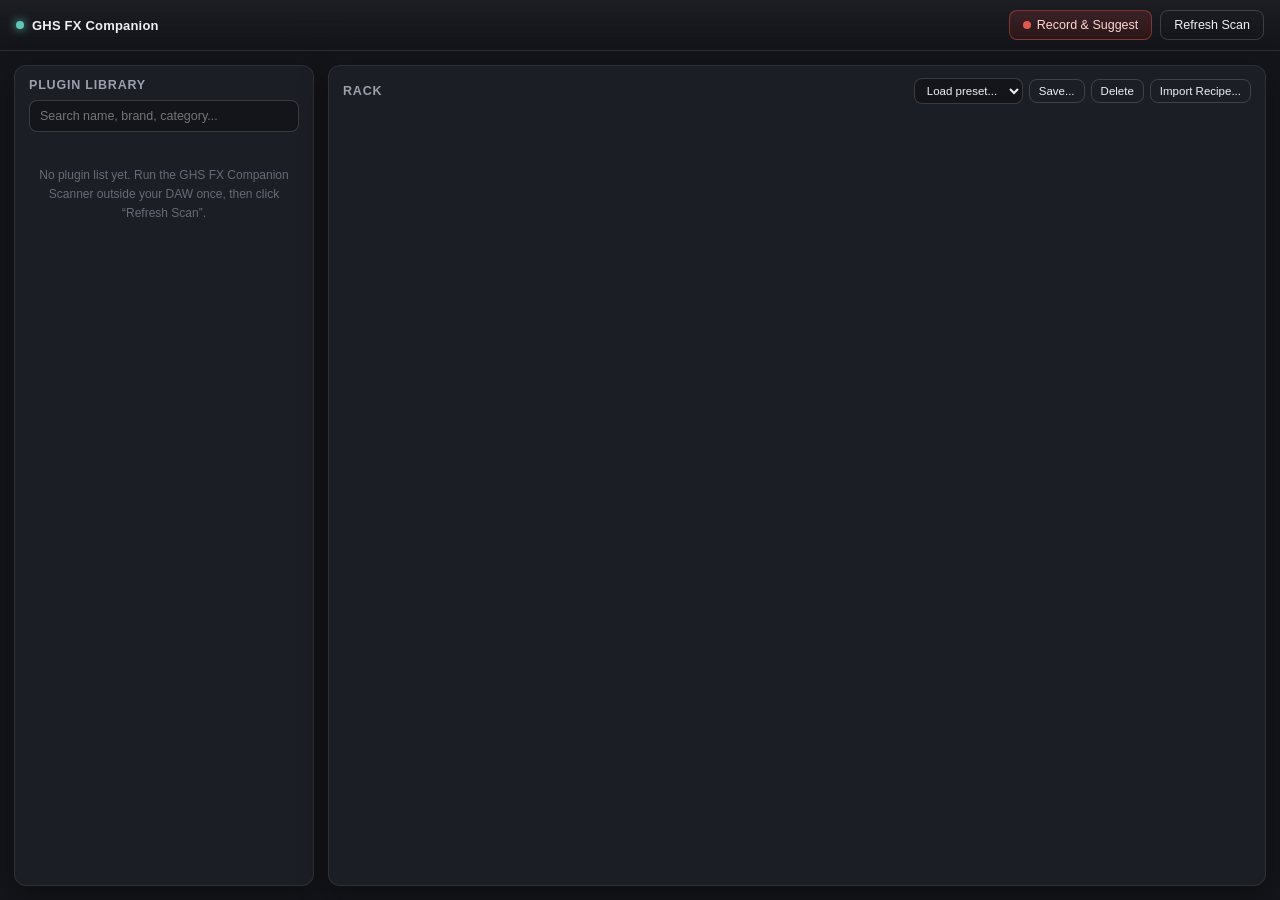
==== Resources/webui/index.html @ 70a6db5b "Replace hand-drawn rack UI with an embedded webview UI The plugin's interface is now real HTML/CSS/J" ====
<!DOCTYPE html>
<html lang="en">
<head>
<meta charset="utf-8" />
<meta name="viewport" content="width=device-width, initial-scale=1" />
<title>GHS FX Companion</title>
<link rel="stylesheet" href="style.css" />
</head>
<body>
<div id="app">

  <header class="topbar">
    <div class="brand">
      <span class="brand-dot"></span>
      <span class="brand-name">GHS FX Companion</span>
    </div>
    <div class="topbar-actions">
      <button id="recordBtn" class="btn btn-record">
        <span class="rec-dot"></span>
        <span id="recordBtnLabel">Record &amp; Suggest</span>
      </button>
      <button id="scanBtn" class="btn btn-ghost" title="Re-read the local plugin scan cache">Refresh Scan</button>
    </div>
  </header>

  <div id="toasts" class="toasts"></div>

  <main class="layout">

    <section class="panel browser">
      <div class="panel-head">
        <h2>Plugin Library</h2>
        <span id="scanStatus" class="muted small"></span>
      </div>
      <input id="searchBox" class="search" type="text" placeholder="Search name, brand, category..." />
      <div id="pluginList" class="plugin-list"></div>
    </section>

    <section class="panel rack">
      <div class="panel-head">
        <h2>Rack</h2>
        <div class="preset-row">
          <select id="presetSelect" class="select">
            <option value="">Load preset...</option>
          </select>
          <button id="savePresetBtn" class="btn btn-ghost small">Save...</button>
          <button id="deletePresetBtn" class="btn btn-ghost small">Delete</button>
          <button id="importRecipeBtn" class="btn btn-ghost small">Import Recipe...</button>
        </div>
      </div>
      <div id="slotList" class="slot-list"></div>
    </section>

  </main>
</div>

<div id="modalRoot"></div>

<script src="app.js"></script>
</body>
</html>
---- Resources/webui/style.css ----
:root {
  --bg: #14151a;
  --bg-elev: #1c1e25;
  --bg-elev-2: #23252e;
  --border: rgba(255, 255, 255, 0.08);
  --border-strong: rgba(255, 255, 255, 0.16);
  --text: #eef0f4;
  --text-dim: #9aa0ac;
  --text-faint: #656b78;
  --accent: #5ec8b8;
  --accent-bright: #7fe0d1;
  --accent-ink: #08201c;
  --danger: #e2564f;
  --danger-dim: rgba(226, 86, 79, 0.18);
  --amber: #e0a458;
  --radius: 12px;
  --radius-sm: 8px;
  --shadow: 0 10px 30px rgba(0, 0, 0, 0.35);
  --ease: cubic-bezier(0.2, 0.7, 0.3, 1);
}

* { box-sizing: border-box; }

html, body {
  margin: 0;
  height: 100%;
  background: var(--bg);
  color: var(--text);
  font-family: -apple-system, "SF Pro Text", "Segoe UI", Inter, Roboto, Helvetica, Arial, sans-serif;
  font-size: 13px;
  -webkit-font-smoothing: antialiased;
  user-select: none;
}

#app { display: flex; flex-direction: column; height: 100%; }

/* ---------------- Topbar ---------------- */

.topbar {
  display: flex;
  align-items: center;
  justify-content: space-between;
  padding: 10px 16px;
  background: linear-gradient(180deg, rgba(255,255,255,0.04), rgba(255,255,255,0));
  border-bottom: 1px solid var(--border);
  backdrop-filter: blur(12px);
  flex: 0 0 auto;
}

.brand { display: flex; align-items: center; gap: 8px; }
.brand-dot {
  width: 8px; height: 8px; border-radius: 50%;
  background: var(--accent);
  box-shadow: 0 0 10px var(--accent);
}
.brand-name { font-weight: 600; letter-spacing: 0.2px; }

.topbar-actions { display: flex; align-items: center; gap: 8px; }

/* ---------------- Buttons ---------------- */

.btn {
  appearance: none;
  border: 1px solid var(--border-strong);
  background: var(--bg-elev-2);
  color: var(--text);
  border-radius: var(--radius-sm);
  padding: 7px 13px;
  font-size: 12.5px;
  font-weight: 500;
  cursor: pointer;
  transition: transform 120ms var(--ease), background 120ms var(--ease), border-color 120ms var(--ease), box-shadow 120ms var(--ease);
  display: inline-flex;
  align-items: center;
  gap: 6px;
  white-space: nowrap;
}
.btn:hover { background: #2b2e38; border-color: rgba(255,255,255,0.24); }
.btn:active { transform: scale(0.96); }
.btn:disabled { opacity: 0.45; cursor: default; transform: none; }
.btn.small { padding: 5px 9px; font-size: 11.5px; }

.btn-ghost { background: transparent; }

.btn-primary {
  background: var(--accent);
  color: var(--accent-ink);
  border-color: var(--accent);
}
.btn-primary:hover { background: var(--accent-bright); }

.btn-danger { color: #ffb4af; border-color: rgba(226,86,79,0.4); }
.btn-danger:hover { background: var(--danger-dim); }

.btn-record {
  background: linear-gradient(180deg, #3a2226, #2a1618);
  border-color: rgba(226, 86, 79, 0.45);
  color: #ffd7d3;
}
.btn-record:hover { border-color: rgba(226, 86, 79, 0.8); box-shadow: 0 0 0 3px var(--danger-dim); }
.btn-record.recording { background: linear-gradient(180deg, #5c2a2a, #401414); }
.btn-record.busy { opacity: 0.7; }

.rec-dot {
  width: 8px; height: 8px; border-radius: 50%;
  background: var(--danger);
  display: inline-block;
}
.btn-record.recording .rec-dot { animation: pulse 1s infinite var(--ease); }

@keyframes pulse {
  0%   { opacity: 1;   transform: scale(1); }
  50%  { opacity: 0.35; transform: scale(1.35); }
  100% { opacity: 1;   transform: scale(1); }
}

/* ---------------- Layout ---------------- */

.layout {
  flex: 1 1 auto;
  display: grid;
  grid-template-columns: 300px 1fr;
  gap: 14px;
  padding: 14px;
  min-height: 0;
}

.panel {
  background: var(--bg-elev);
  border: 1px solid var(--border);
  border-radius: var(--radius);
  display: flex;
  flex-direction: column;
  min-height: 0;
  overflow: hidden;
  box-shadow: var(--shadow);
}

.panel-head {
  display: flex;
  align-items: center;
  justify-content: space-between;
  padding: 12px 14px 8px;
  gap: 10px;
  flex-wrap: wrap;
}
.panel-head h2 {
  font-size: 12.5px;
  text-transform: uppercase;
  letter-spacing: 0.8px;
  color: var(--text-dim);
  margin: 0;
  font-weight: 600;
}

.muted { color: var(--text-dim); }
.small { font-size: 11px; }
.faint { color: var(--text-faint); }

/* ---------------- Plugin browser ---------------- */

.search {
  margin: 0 14px 10px;
  padding: 8px 10px;
  border-radius: var(--radius-sm);
  border: 1px solid var(--border-strong);
  background: var(--bg);
  color: var(--text);
  font-size: 12.5px;
  outline: none;
  transition: border-color 120ms var(--ease), box-shadow 120ms var(--ease);
}
.search:focus { border-color: var(--accent); box-shadow: 0 0 0 3px rgba(94, 200, 184, 0.15); }

.plugin-list {
  flex: 1 1 auto;
  overflow-y: auto;
  padding: 0 10px 10px;
  display: flex;
  flex-direction: column;
  gap: 6px;
}

.plugin-card {
  border: 1px solid var(--border);
  background: var(--bg-elev-2);
  border-radius: var(--radius-sm);
  padding: 8px 10px;
  cursor: grab;
  transition: border-color 120ms var(--ease), transform 120ms var(--ease), background 120ms var(--ease);
}
.plugin-card:hover { border-color: var(--border-strong); background: #272a34; }
.plugin-card:active { cursor: grabbing; transform: scale(0.985); }
.plugin-card.dragging { opacity: 0.4; }

.plugin-card .name { font-weight: 600; font-size: 12.5px; }
.plugin-card .meta { display: flex; gap: 6px; margin-top: 4px; flex-wrap: wrap; }

.pill {
  display: inline-block;
  padding: 2px 7px;
  border-radius: 999px;
  font-size: 10.5px;
  font-weight: 600;
  background: rgba(255,255,255,0.06);
  color: var(--text-dim);
  border: 1px solid var(--border);
  white-space: nowrap;
}
.pill-accent { background: rgba(94, 200, 184, 0.15); color: var(--accent-bright); border-color: rgba(94,200,184,0.3); }
.pill-amber { background: rgba(224, 164, 88, 0.15); color: var(--amber); border-color: rgba(224,164,88,0.3); }

.empty-hint {
  padding: 24px 14px;
  text-align: center;
  color: var(--text-faint);
  font-size: 12px;
  line-height: 1.6;
}

/* ---------------- Rack ---------------- */

.preset-row { display: flex; gap: 6px; align-items: center; flex-wrap: wrap; }

.select {
  background: var(--bg);
  color: var(--text);
  border: 1px solid var(--border-strong);
  border-radius: var(--radius-sm);
  padding: 5px 8px;
  font-size: 11.5px;
  outline: none;
  max-width: 160px;
}

.slot-list {
  flex: 1 1 auto;
  overflow-y: auto;
  padding: 4px 14px 14px;
  display: flex;
  flex-direction: column;
  gap: 8px;
}

.slot-card {
  display: flex;
  align-items: center;
  gap: 10px;
  padding: 10px 12px;
  border-radius: var(--radius-sm);
  border: 1px solid var(--border);
  background: var(--bg-elev-2);
  transition: border-color 150ms var(--ease), background 150ms var(--ease), box-shadow 150ms var(--ease), transform 150ms var(--ease);
}
.slot-card.filled { border-color: rgba(94, 200, 184, 0.25); }
.slot-card.bypassed { opacity: 0.55; }
.slot-card.drag-over { border-color: var(--accent); box-shadow: 0 0 0 2px rgba(94,200,184,0.25); transform: scale(1.01); }
.slot-card.just-loaded { animation: flash 900ms var(--ease); }

@keyframes flash {
  0%   { box-shadow: 0 0 0 3px rgba(94, 200, 184, 0.55); }
  100% { box-shadow: 0 0 0 0 rgba(94, 200, 184, 0); }
}

.slot-index {
  width: 22px; height: 22px;
  border-radius: 50%;
  background: var(--bg);
  border: 1px solid var(--border-strong);
  display: flex; align-items: center; justify-content: center;
  font-size: 11px; font-weight: 700; color: var(--text-dim);
  flex: 0 0 auto;
}
.slot-card.filled .slot-index { color: var(--accent-bright); border-color: rgba(94,200,184,0.4); }

.slot-body { flex: 1 1 auto; min-width: 0; }
.slot-name { font-weight: 600; font-size: 12.5px; white-space: nowrap; overflow: hidden; text-overflow: ellipsis; }
.slot-name.empty { color: var(--text-faint); font-weight: 400; font-style: italic; }
.slot-format { color: var(--text-faint); font-size: 10.5px; margin-top: 1px; }

.slot-actions { display: flex; align-items: center; gap: 4px; flex: 0 0 auto; }

.drag-handle {
  cursor: grab;
  color: var(--text-faint);
  padding: 4px 2px;
  font-size: 13px;
  line-height: 1;
}
.drag-handle:active { cursor: grabbing; }

.switch {
  position: relative;
  width: 34px; height: 19px;
  flex: 0 0 auto;
}
.switch input { opacity: 0; width: 0; height: 0; }
.switch-track {
  position: absolute; inset: 0;
  background: var(--bg);
  border: 1px solid var(--border-strong);
  border-radius: 999px;
  cursor: pointer;
  transition: background 150ms var(--ease);
}
.switch-track::before {
  content: "";
  position: absolute;
  width: 13px; height: 13px;
  left: 2px; top: 2px;
  border-radius: 50%;
  background: var(--text-dim);
  transition: transform 150ms var(--ease), background 150ms var(--ease);
}
.switch input:checked + .switch-track { background: rgba(224, 164, 88, 0.25); border-color: rgba(224,164,88,0.5); }
.switch input:checked + .switch-track::before { transform: translateX(15px); background: var(--amber); }
.switch input:disabled + .switch-track { opacity: 0.4; cursor: default; }

.icon-btn {
  width: 26px; height: 26px;
  border-radius: 7px;
  border: 1px solid transparent;
  background: transparent;
  color: var(--text-dim);
  cursor: pointer;
  display: flex; align-items: center; justify-content: center;
  font-size: 13px;
  transition: background 120ms var(--ease), color 120ms var(--ease);
}
.icon-btn:hover:not(:disabled) { background: rgba(255,255,255,0.08); color: var(--text); }
.icon-btn:disabled { opacity: 0.3; cursor: default; }
.icon-btn.danger:hover:not(:disabled) { background: var(--danger-dim); color: #ffb4af; }

/* ---------------- Toasts ---------------- */

.toasts {
  position: fixed;
  top: 54px;
  right: 16px;
  display: flex;
  flex-direction: column;
  gap: 8px;
  z-index: 50;
  pointer-events: none;
  max-width: 360px;
}

.toast {
  background: rgba(28, 30, 37, 0.95);
  border: 1px solid var(--border-strong);
  border-radius: var(--radius-sm);
  padding: 10px 13px;
  font-size: 12px;
  box-shadow: var(--shadow);
  backdrop-filter: blur(10px);
  animation: toast-in 220ms var(--ease);
}
.toast.leaving { animation: toast-out 220ms var(--ease) forwards; }

@keyframes toast-in {
  from { opacity: 0; transform: translateY(-8px); }
  to   { opacity: 1; transform: translateY(0); }
}
@keyframes toast-out {
  from { opacity: 1; transform: translateY(0); }
  to   { opacity: 0; transform: translateY(-8px); }
}

/* ---------------- Modal (preset naming, suggestions) ---------------- */

.modal-backdrop {
  position: fixed; inset: 0;
  background: rgba(0,0,0,0.55);
  display: flex;
  align-items: center;
  justify-content: center;
  z-index: 100;
  animation: fade-in 150ms var(--ease);
}
@keyframes fade-in { from { opacity: 0; } to { opacity: 1; } }

.modal {
  background: var(--bg-elev);
  border: 1px solid var(--border-strong);
  border-radius: var(--radius);
  box-shadow: var(--shadow);
  width: 420px;
  max-width: 92vw;
  max-height: 82vh;
  display: flex;
  flex-direction: column;
  animation: modal-in 180ms var(--ease);
}
@keyframes modal-in {
  from { opacity: 0; transform: translateY(10px) scale(0.98); }
  to   { opacity: 1; transform: translateY(0) scale(1); }
}

.modal-head {
  padding: 14px 16px 10px;
  border-bottom: 1px solid var(--border);
  display: flex;
  align-items: baseline;
  justify-content: space-between;
  gap: 10px;
}
.modal-head h3 { margin: 0; font-size: 14px; }
.modal-body { padding: 14px 16px; overflow-y: auto; flex: 1 1 auto; }
.modal-foot { padding: 10px 16px 14px; display: flex; justify-content: flex-end; gap: 8px; }

.modal-input {
  width: 100%;
  padding: 9px 10px;
  border-radius: var(--radius-sm);
  border: 1px solid var(--border-strong);
  background: var(--bg);
  color: var(--text);
  font-size: 13px;
  outline: none;
}
.modal-input:focus { border-color: var(--accent); box-shadow: 0 0 0 3px rgba(94, 200, 184, 0.15); }

/* ---------------- Suggestions modal ---------------- */

.suggest-header { margin-bottom: 10px; }
.suggest-header .vibe { color: var(--accent-bright); font-weight: 600; }

.suggest-list { display: flex; flex-direction: column; gap: 8px; }

.suggest-card {
  border: 1px solid var(--border);
  background: var(--bg-elev-2);
  border-radius: var(--radius-sm);
  padding: 10px 12px;
  transition: border-color 120ms var(--ease);
}
.suggest-card.owned { border-color: rgba(94, 200, 184, 0.3); }
.suggest-card .stage-name { font-weight: 600; font-size: 12.5px; }
.suggest-card .stage-role { color: var(--text-dim); font-size: 11px; margin-top: 2px; }
.suggest-card .stage-pick { display: flex; align-items: center; justify-content: space-between; gap: 8px; margin-top: 8px; }
.suggest-card .stage-pick .plugin-pick { font-size: 12px; }
.suggest-card .stage-pick .plugin-pick .brand { color: var(--text-faint); }
.suggest-card .tip { color: var(--text-faint); font-size: 10.5px; margin-top: 4px; line-height: 1.4; }

/* ---------------- Scrollbars ---------------- */

::-webkit-scrollbar { width: 9px; height: 9px; }
::-webkit-scrollbar-track { background: transparent; }
::-webkit-scrollbar-thumb { background: rgba(255,255,255,0.12); border-radius: 999px; }
::-webkit-scrollbar-thumb:hover { background: rgba(255,255,255,0.22); }
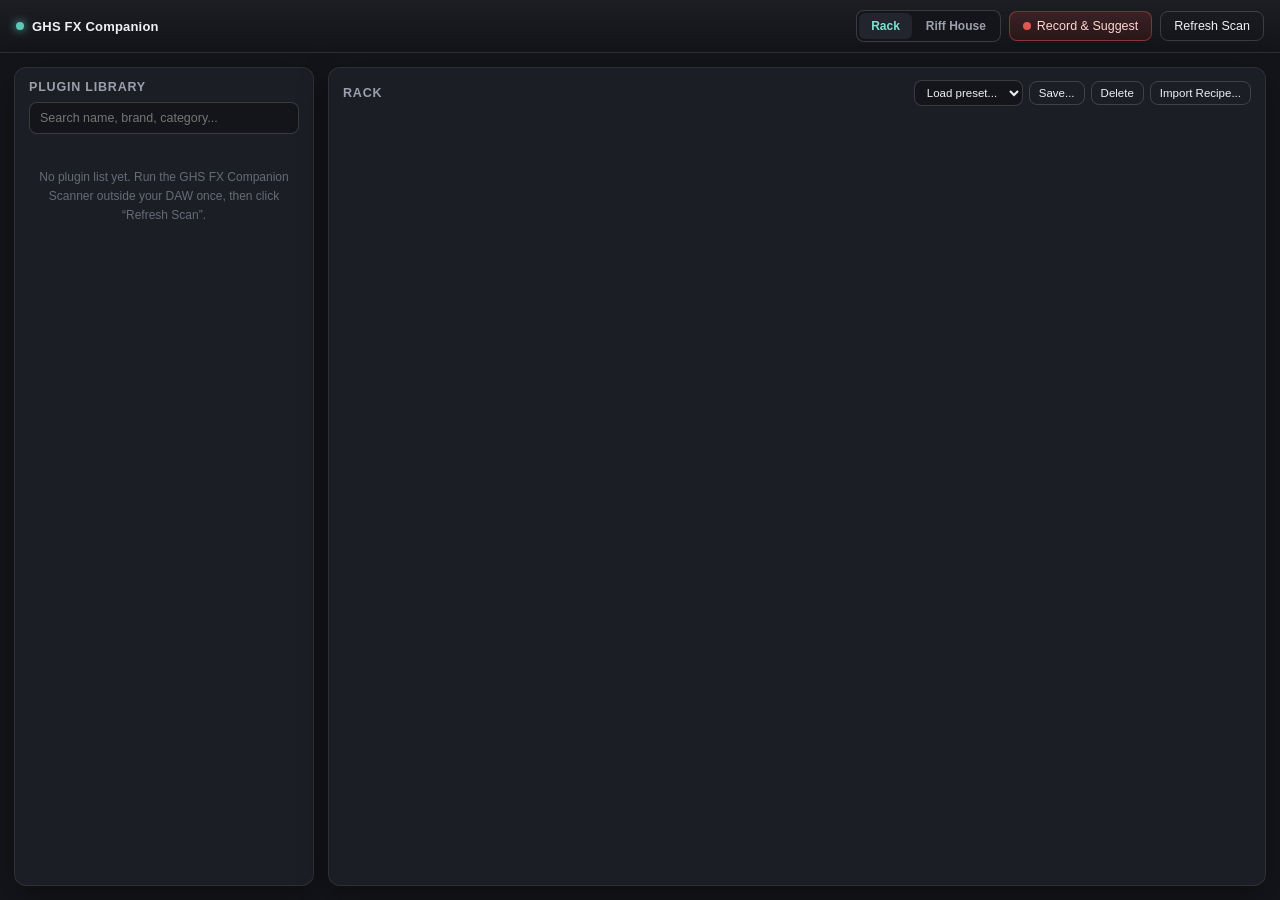
==== commit f9e8df41: "Add Riff House practice game view Wires the C++ engine (background YIN pitch/chroma analysis, ring b" ====
--- a/Resources/webui/index.html
+++ b/Resources/webui/index.html
@@ -5,6 +5,7 @@
 <meta name="viewport" content="width=device-width, initial-scale=1" />
 <title>GHS FX Companion</title>
 <link rel="stylesheet" href="style.css" />
+<link rel="stylesheet" href="riffhouse.css" />
 </head>
 <body>
 <div id="app">
@@ -15,6 +16,10 @@
       <span class="brand-name">GHS FX Companion</span>
     </div>
     <div class="topbar-actions">
+      <nav class="view-switch">
+        <button id="navRack" class="view-switch-btn on">Rack</button>
+        <button id="navRiffHouse" class="view-switch-btn">Riff House</button>
+      </nav>
       <button id="recordBtn" class="btn btn-record">
         <span class="rec-dot"></span>
         <span id="recordBtnLabel">Record &amp; Suggest</span>
@@ -25,6 +30,7 @@
 
   <div id="toasts" class="toasts"></div>
 
+  <div id="view-rack" class="view on">
   <main class="layout">
 
     <section class="panel browser">
@@ -52,10 +58,17 @@
     </section>
 
   </main>
+  </div>
+
+  <div id="view-riffhouse" class="view">
+    <div id="rhRoot"></div>
+  </div>
+
 </div>
 
 <div id="modalRoot"></div>
 
 <script src="app.js"></script>
+<script src="riffhouse.js"></script>
 </body>
 </html>
--- a/Resources/webui/style.css
+++ b/Resources/webui/style.css
@@ -57,6 +57,32 @@
 
 .topbar-actions { display: flex; align-items: center; gap: 8px; }
 
+.view-switch {
+  display: flex;
+  background: var(--bg);
+  border: 1px solid var(--border-strong);
+  border-radius: var(--radius-sm);
+  padding: 2px;
+  gap: 2px;
+}
+.view-switch-btn {
+  appearance: none;
+  border: none;
+  background: transparent;
+  color: var(--text-dim);
+  padding: 6px 12px;
+  border-radius: 6px;
+  font-size: 12px;
+  font-weight: 600;
+  cursor: pointer;
+  transition: background 120ms var(--ease), color 120ms var(--ease);
+}
+.view-switch-btn:hover { color: var(--text); }
+.view-switch-btn.on { background: var(--bg-elev-2); color: var(--accent-bright); }
+
+.view { display: none; min-height: 0; flex: 1 1 auto; }
+.view.on { display: flex; flex-direction: column; min-height: 0; }
+
 /* ---------------- Buttons ---------------- */
 
 .btn {
--- a/Resources/webui/riffhouse.css
+++ b/Resources/webui/riffhouse.css
@@ -0,0 +1,267 @@
+/* ============================================================
+   Riff House - practice/play-along game inside GHS FX Companion.
+   Reuses the base palette from style.css (loaded first) so both
+   views feel like one app, not two bolted-together UIs.
+   ============================================================ */
+
+#rhRoot {
+  display: flex;
+  flex-direction: column;
+  flex: 1 1 auto;
+  min-height: 0;
+  padding: 14px;
+  gap: 12px;
+}
+
+/* ---------------- Live status strip (always visible) ---------------- */
+
+.rh-live-strip {
+  display: flex;
+  align-items: center;
+  gap: 14px;
+  flex-wrap: wrap;
+  background: var(--bg-elev);
+  border: 1px solid var(--border);
+  border-radius: var(--radius);
+  padding: 10px 14px;
+  box-shadow: var(--shadow);
+  flex: 0 0 auto;
+}
+
+.rh-live-note {
+  font-size: 20px;
+  font-weight: 800;
+  min-width: 2.4em;
+  color: var(--accent-bright);
+}
+.rh-live-note.quiet { color: var(--text-faint); }
+
+.rh-live-meter {
+  width: 70px; height: 6px;
+  border-radius: 999px;
+  background: var(--bg);
+  border: 1px solid var(--border-strong);
+  overflow: hidden;
+  flex: 0 0 auto;
+}
+.rh-live-meter > i {
+  display: block; height: 100%;
+  width: 0%;
+  background: var(--accent);
+  transition: width 80ms linear;
+}
+
+.rh-live-held {
+  display: flex; gap: 4px; flex-wrap: wrap;
+  font-size: 11px; color: var(--text-dim);
+}
+
+.rh-spacer { flex: 1 1 auto; }
+
+.rh-save-btn {
+  background: linear-gradient(180deg, #2a3a38, #16211f);
+  border-color: rgba(94, 200, 184, 0.4);
+  color: var(--accent-bright);
+}
+.rh-save-btn:hover { border-color: var(--accent); box-shadow: 0 0 0 3px rgba(94,200,184,0.18); }
+.rh-save-btn.busy { opacity: 0.6; }
+
+.rh-mini-toggle { display: flex; align-items: center; gap: 6px; font-size: 11.5px; color: var(--text-dim); }
+
+/* ---------------- Sub nav ---------------- */
+
+.rh-subnav {
+  display: flex;
+  gap: 6px;
+  flex: 0 0 auto;
+}
+.rh-subnav button {
+  appearance: none;
+  border: 1px solid var(--border);
+  background: var(--bg-elev-2);
+  color: var(--text-dim);
+  border-radius: var(--radius-sm);
+  padding: 7px 13px;
+  font-size: 12px;
+  font-weight: 600;
+  cursor: pointer;
+  transition: background 120ms var(--ease), color 120ms var(--ease), border-color 120ms var(--ease);
+}
+.rh-subnav button:hover { color: var(--text); }
+.rh-subnav button.on { background: var(--accent); color: var(--accent-ink); border-color: var(--accent); }
+
+.rh-pane { display: none; flex: 1 1 auto; min-height: 0; flex-direction: column; gap: 12px; overflow-y: auto; }
+.rh-pane.on { display: flex; }
+
+/* ---------------- Play: controls row ---------------- */
+
+.rh-controls {
+  display: flex;
+  align-items: center;
+  gap: 10px;
+  flex-wrap: wrap;
+  background: var(--bg-elev);
+  border: 1px solid var(--border);
+  border-radius: var(--radius);
+  padding: 10px 14px;
+  flex: 0 0 auto;
+}
+.rh-controls label { font-size: 11.5px; color: var(--text-dim); display: flex; align-items: center; gap: 6px; }
+.rh-controls input[type="range"] { width: 90px; }
+
+/* ---------------- HUD ---------------- */
+
+.rh-hud {
+  display: flex;
+  align-items: center;
+  gap: 20px;
+  flex-wrap: wrap;
+  background: var(--bg-elev);
+  border: 1px solid var(--border);
+  border-radius: var(--radius);
+  padding: 12px 16px;
+  flex: 0 0 auto;
+}
+.rh-hud-stat { display: flex; flex-direction: column; gap: 2px; }
+.rh-hud-stat .label { font-size: 10px; text-transform: uppercase; letter-spacing: 0.6px; color: var(--text-faint); font-weight: 700; }
+.rh-hud-stat .value { font-size: 20px; font-weight: 800; }
+.rh-hud-stat .value.mult-1 { color: var(--text); }
+.rh-hud-stat .value.mult-2 { color: var(--amber); }
+.rh-hud-stat .value.mult-3 { color: #f0825a; }
+.rh-hud-stat .value.mult-4 { color: var(--accent-bright); text-shadow: 0 0 10px rgba(94,200,184,0.6); }
+
+.rh-meter-row { display: flex; flex-direction: column; gap: 4px; min-width: 140px; }
+.rh-meter-row .label { font-size: 10px; text-transform: uppercase; letter-spacing: 0.6px; color: var(--text-faint); font-weight: 700; }
+.rh-meter-track {
+  width: 100%; height: 10px;
+  border-radius: 999px;
+  background: var(--bg);
+  border: 1px solid var(--border-strong);
+  overflow: hidden;
+}
+.rh-meter-track > i { display: block; height: 100%; transition: width 150ms var(--ease); }
+.rh-rock-fill { background: linear-gradient(90deg, var(--danger), var(--amber), var(--accent)); }
+.rh-sp-fill { background: linear-gradient(90deg, #6b5bd6, #9b7bf0); }
+.rh-sp-ready .rh-sp-fill { box-shadow: 0 0 10px rgba(155,123,240,0.8); animation: rh-sp-pulse 1s infinite var(--ease); }
+@keyframes rh-sp-pulse { 0%, 100% { opacity: 1; } 50% { opacity: 0.6; } }
+
+/* ---------------- Note highway ---------------- */
+
+.rh-stage {
+  position: relative;
+  flex: 1 1 auto;
+  min-height: 220px;
+  background: var(--bg-elev);
+  border: 1px solid var(--border);
+  border-radius: var(--radius);
+  box-shadow: var(--shadow);
+  overflow: hidden;
+}
+#rhCanvas { display: block; width: 100%; height: 100%; }
+
+.rh-burst {
+  position: absolute;
+  inset: 0;
+  pointer-events: none;
+  display: flex;
+  align-items: center;
+  justify-content: center;
+  font-size: 28px;
+  font-weight: 800;
+  color: var(--accent-bright);
+  opacity: 0;
+  text-shadow: 0 0 20px rgba(94,200,184,0.7);
+}
+.rh-burst.show { animation: rh-burst-pop 900ms var(--ease); }
+@keyframes rh-burst-pop {
+  0%   { opacity: 0; transform: scale(0.8); }
+  15%  { opacity: 1; transform: scale(1.05); }
+  30%  { opacity: 1; transform: scale(1); }
+  100% { opacity: 0; transform: scale(1); }
+}
+
+/* ---------------- Chart / song lists ---------------- */
+
+.rh-chart-list, .rh-idea-list {
+  display: flex;
+  flex-direction: column;
+  gap: 6px;
+}
+.rh-chart-card {
+  display: flex;
+  align-items: center;
+  gap: 10px;
+  padding: 9px 12px;
+  border: 1px solid var(--border);
+  background: var(--bg-elev-2);
+  border-radius: var(--radius-sm);
+  cursor: pointer;
+  transition: border-color 120ms var(--ease), background 120ms var(--ease);
+}
+.rh-chart-card:hover { border-color: var(--border-strong); background: #272a34; }
+.rh-chart-card.selected { border-color: var(--accent); background: rgba(94,200,184,0.08); }
+.rh-chart-card .title { font-weight: 600; font-size: 12.5px; flex: 1 1 auto; }
+.rh-chart-card .meta { font-size: 10.5px; color: var(--text-faint); }
+
+/* ---------------- Tuner ---------------- */
+
+.rh-tuner {
+  display: flex;
+  flex-direction: column;
+  align-items: center;
+  justify-content: center;
+  gap: 14px;
+  flex: 1 1 auto;
+  background: var(--bg-elev);
+  border: 1px solid var(--border);
+  border-radius: var(--radius);
+  padding: 30px;
+}
+.rh-tuner-note { font-size: 72px; font-weight: 800; }
+.rh-tuner-hz { color: var(--text-dim); font-size: 14px; }
+.rh-tuner-needle-track {
+  position: relative;
+  width: 320px; max-width: 80%;
+  height: 14px;
+  border-radius: 999px;
+  background: var(--bg);
+  border: 1px solid var(--border-strong);
+}
+.rh-tuner-needle-track::before {
+  content: ""; position: absolute; left: 50%; top: -4px; bottom: -4px; width: 2px;
+  background: var(--border-strong); transform: translateX(-50%);
+}
+.rh-tuner-needle {
+  position: absolute; top: -5px; width: 6px; height: 24px; border-radius: 3px;
+  background: var(--danger); left: 50%; transform: translateX(-50%);
+  transition: left 80ms linear, background 150ms var(--ease);
+}
+.rh-tuner-needle.in-tune { background: var(--accent); box-shadow: 0 0 10px var(--accent); }
+
+/* ---------------- Arcade (Note Ninja) ---------------- */
+
+.rh-arcade {
+  display: flex;
+  flex-direction: column;
+  align-items: center;
+  justify-content: center;
+  gap: 16px;
+  flex: 1 1 auto;
+  background: var(--bg-elev);
+  border: 1px solid var(--border);
+  border-radius: var(--radius);
+  padding: 30px;
+}
+.rh-arcade-target { font-size: 80px; font-weight: 800; color: var(--amber); }
+.rh-arcade-stats { display: flex; gap: 24px; font-size: 13px; color: var(--text-dim); }
+.rh-arcade-stats b { color: var(--text); font-size: 18px; }
+
+/* ---------------- Capture waveform ---------------- */
+
+.rh-wave-wrap { position: relative; }
+#rhWave { width: 100%; height: 140px; display: block; background: var(--bg); border-radius: var(--radius-sm); border: 1px solid var(--border); }
+
+/* ---------------- Misc ---------------- */
+
+.rh-empty { padding: 24px; text-align: center; color: var(--text-faint); font-size: 12px; line-height: 1.6; }
+.rh-section-title { font-size: 12.5px; text-transform: uppercase; letter-spacing: 0.8px; color: var(--text-dim); font-weight: 600; margin: 0; }
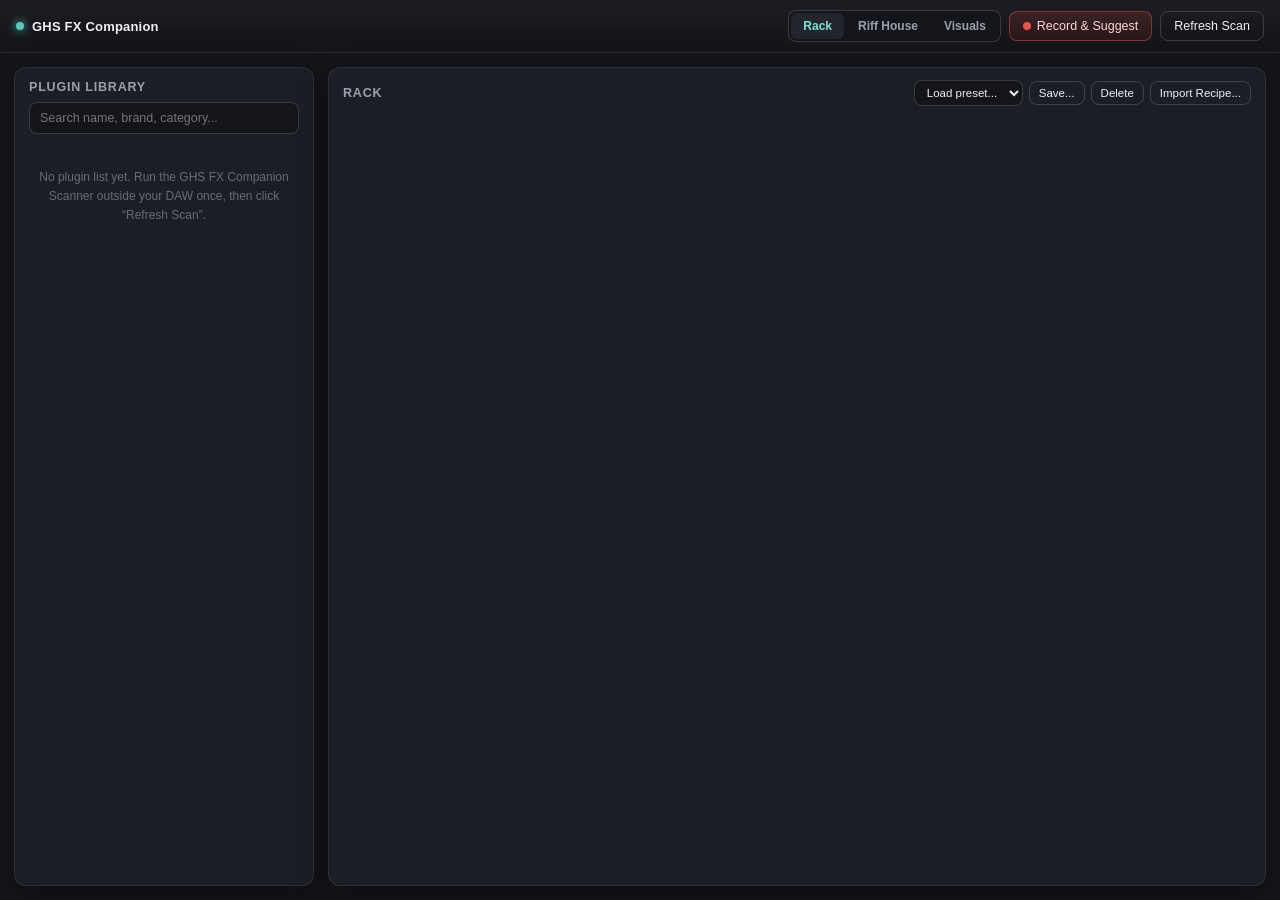
==== commit 93a45378: "Add Visuals tab (audio-reactive VJ display) and Riff House juice Visuals: a third tab alongside Rack" ====
--- a/Resources/webui/index.html
+++ b/Resources/webui/index.html
@@ -6,6 +6,7 @@
 <title>GHS FX Companion</title>
 <link rel="stylesheet" href="style.css" />
 <link rel="stylesheet" href="riffhouse.css" />
+<link rel="stylesheet" href="visuals.css" />
 </head>
 <body>
 <div id="app">
@@ -19,6 +20,7 @@
       <nav class="view-switch">
         <button id="navRack" class="view-switch-btn on">Rack</button>
         <button id="navRiffHouse" class="view-switch-btn">Riff House</button>
+        <button id="navVisuals" class="view-switch-btn">Visuals</button>
       </nav>
       <button id="recordBtn" class="btn btn-record">
         <span class="rec-dot"></span>
@@ -64,11 +66,16 @@
     <div id="rhRoot"></div>
   </div>
 
+  <div id="view-visuals" class="view">
+    <div id="vzRoot"></div>
+  </div>
+
 </div>
 
 <div id="modalRoot"></div>
 
 <script src="app.js"></script>
 <script src="riffhouse.js"></script>
+<script src="visuals.js"></script>
 </body>
 </html>
--- a/Resources/webui/riffhouse.css
+++ b/Resources/webui/riffhouse.css
@@ -178,6 +178,22 @@
   15%  { opacity: 1; transform: scale(1.05); }
   30%  { opacity: 1; transform: scale(1); }
   100% { opacity: 0; transform: scale(1); }
+}
+
+/* Combo-milestone callout: one notch bigger/longer than a routine hit, still
+   brief enough not to block the next falling note. */
+.rh-burst.big {
+  font-size: 40px;
+  color: var(--amber);
+  text-shadow: 0 0 28px rgba(224,164,88,0.75);
+}
+.rh-burst.big.show { animation: rh-burst-pop-big 1100ms var(--ease); }
+@keyframes rh-burst-pop-big {
+  0%   { opacity: 0; transform: scale(0.7) rotate(-1deg); }
+  12%  { opacity: 1; transform: scale(1.15) rotate(1deg); }
+  28%  { opacity: 1; transform: scale(1) rotate(0deg); }
+  80%  { opacity: 1; transform: scale(1); }
+  100% { opacity: 0; transform: scale(1.05); }
 }
 
 /* ---------------- Chart / song lists ---------------- */
--- a/Resources/webui/visuals.css
+++ b/Resources/webui/visuals.css
@@ -0,0 +1,145 @@
+/* ============================================================
+   Visuals - audio-reactive performance display inside GHS FX
+   Companion. Reuses the base palette from style.css, same
+   separation riffhouse.css keeps.
+   ============================================================ */
+
+#vzRoot {
+  display: flex;
+  flex-direction: column;
+  flex: 1 1 auto;
+  min-height: 0;
+  padding: 14px;
+  gap: 12px;
+}
+
+/* ---------------- Sub nav (shares the look of .rh-subnav) ---------------- */
+
+.vz-subnav {
+  display: flex;
+  gap: 6px;
+  flex: 0 0 auto;
+}
+.vz-subnav button {
+  appearance: none;
+  border: 1px solid var(--border);
+  background: var(--bg-elev-2);
+  color: var(--text-dim);
+  border-radius: var(--radius-sm);
+  padding: 7px 13px;
+  font-size: 12px;
+  font-weight: 600;
+  cursor: pointer;
+  transition: background 120ms var(--ease), color 120ms var(--ease), border-color 120ms var(--ease);
+}
+.vz-subnav button:hover { color: var(--text); }
+.vz-subnav button.on { background: var(--accent); color: var(--accent-ink); border-color: var(--accent); }
+
+.vz-pane { display: none; flex: 1 1 auto; min-height: 0; flex-direction: column; gap: 12px; overflow-y: auto; }
+.vz-pane.on { display: flex; }
+
+/* ---------------- Stage controls row ---------------- */
+
+.vz-controls {
+  display: flex;
+  align-items: center;
+  gap: 10px;
+  flex-wrap: wrap;
+  background: var(--bg-elev);
+  border: 1px solid var(--border);
+  border-radius: var(--radius);
+  padding: 10px 14px;
+  flex: 0 0 auto;
+}
+.vz-controls label { font-size: 11.5px; color: var(--text-dim); display: flex; align-items: center; gap: 6px; }
+.vz-controls input[type="range"] { width: 110px; }
+.vz-spacer { flex: 1 1 auto; }
+
+.vz-scene-group { display: flex; gap: 6px; }
+.vz-scene-btn {
+  appearance: none;
+  border: 1px solid var(--border);
+  background: var(--bg-elev-2);
+  color: var(--text-dim);
+  border-radius: var(--radius-sm);
+  padding: 6px 12px;
+  font-size: 12px;
+  font-weight: 600;
+  cursor: pointer;
+}
+.vz-scene-btn.on { background: var(--accent); color: var(--accent-ink); border-color: var(--accent); }
+
+/* ---------------- Stage (canvas) ---------------- */
+
+.vz-stage {
+  position: relative;
+  flex: 1 1 auto;
+  min-height: 260px;
+  background: #05060a;
+  border: 1px solid var(--border);
+  border-radius: var(--radius);
+  box-shadow: var(--shadow);
+  overflow: hidden;
+}
+#vzCanvas { display: block; width: 100%; height: 100%; }
+
+.vz-exit-fullscreen {
+  position: absolute;
+  top: 14px;
+  right: 14px;
+  display: none;
+  appearance: none;
+  border: 1px solid var(--border-strong);
+  background: rgba(20, 21, 26, 0.7);
+  color: var(--text);
+  border-radius: var(--radius-sm);
+  padding: 8px 14px;
+  font-size: 12px;
+  font-weight: 600;
+  cursor: pointer;
+  z-index: 10;
+}
+
+/* Fullscreen is a body-level toggle (set by visuals.js when the native
+   window pop-out happens) rather than anything scoped to .vz-stage, since
+   the reparented webview still contains the whole app's DOM - everything
+   outside the stage just needs to get out of the way. */
+body.vz-fullscreen .topbar,
+body.vz-fullscreen #toasts,
+body.vz-fullscreen #view-rack,
+body.vz-fullscreen #view-riffhouse,
+body.vz-fullscreen .vz-subnav,
+body.vz-fullscreen .vz-controls {
+  display: none !important;
+}
+body.vz-fullscreen #view-visuals,
+body.vz-fullscreen #vzRoot,
+body.vz-fullscreen .vz-pane,
+body.vz-fullscreen .vz-stage {
+  position: fixed;
+  inset: 0;
+  width: 100%;
+  height: 100%;
+  margin: 0;
+  padding: 0;
+  border-radius: 0;
+  z-index: 1000;
+}
+body.vz-fullscreen .vz-exit-fullscreen { display: block; }
+
+/* ---------------- MIDI learn pane ---------------- */
+
+.vz-learn-list { display: flex; flex-direction: column; gap: 6px; }
+.vz-learn-row {
+  display: flex;
+  align-items: center;
+  gap: 10px;
+  padding: 9px 12px;
+  border: 1px solid var(--border);
+  background: var(--bg-elev-2);
+  border-radius: var(--radius-sm);
+}
+.vz-learn-row .name { font-weight: 600; font-size: 12.5px; flex: 1 1 auto; }
+.vz-learn-row .binding { font-size: 11px; color: var(--text-faint); min-width: 110px; }
+.vz-learn-row.armed { border-color: var(--amber); }
+.vz-learn-row button { font-size: 11px; padding: 5px 10px; }
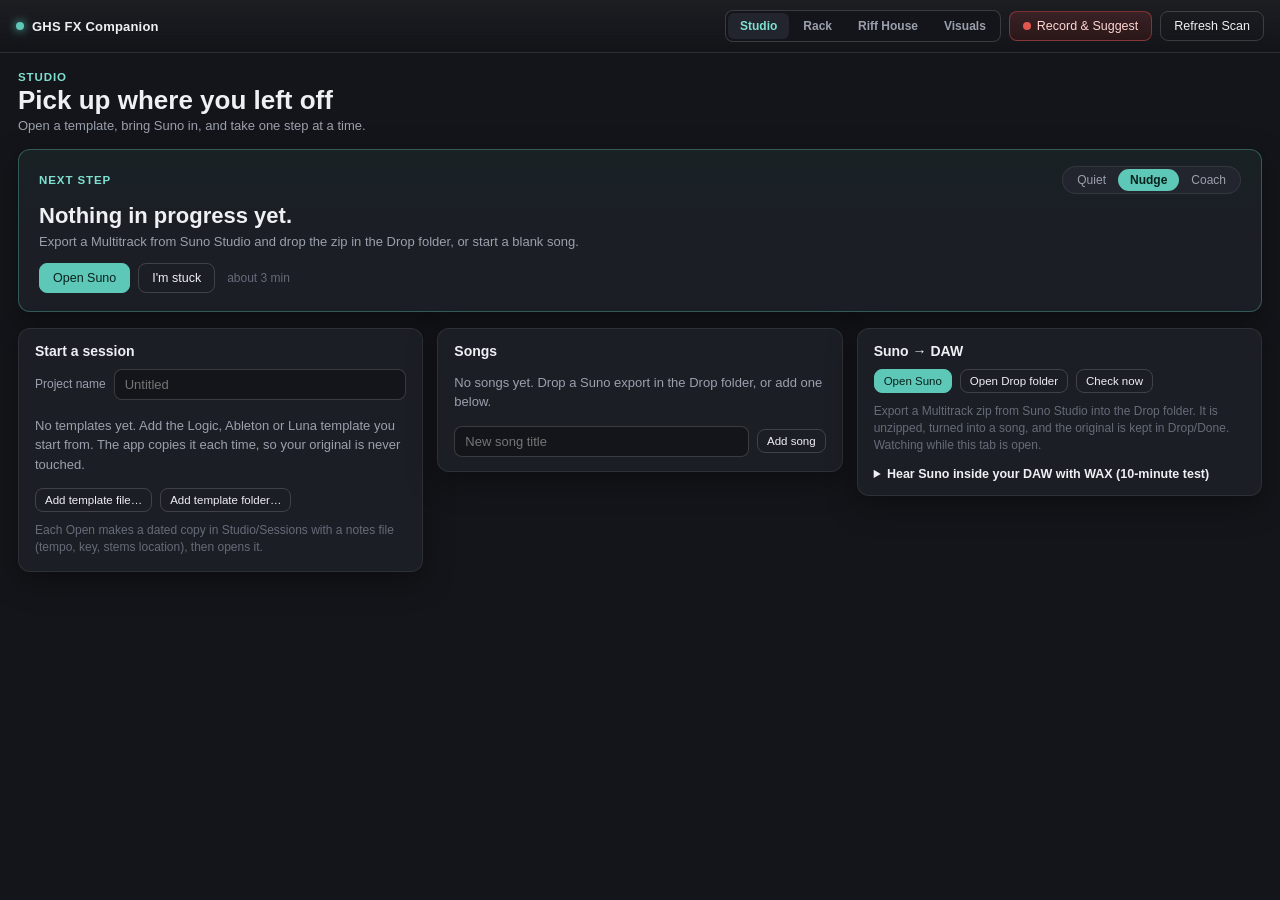
==== commit ae449be9: "Studio launchpad: template launcher, Suno drop folder, song stages, rule-based next step New first t" ====
--- a/Resources/webui/index.html
+++ b/Resources/webui/index.html
@@ -6,6 +6,8 @@
 <title>GHS FX Companion</title>
 <link rel="stylesheet" href="style.css" />
 <link rel="stylesheet" href="riffhouse.css" />
+<link rel="stylesheet" href="routine.css" />
+<link rel="stylesheet" href="studio.css" />
 <link rel="stylesheet" href="visuals.css" />
 </head>
 <body>
@@ -18,7 +20,8 @@
     </div>
     <div class="topbar-actions">
       <nav class="view-switch">
-        <button id="navRack" class="view-switch-btn on">Rack</button>
+        <button id="navStudio" class="view-switch-btn on">Studio</button>
+        <button id="navRack" class="view-switch-btn">Rack</button>
         <button id="navRiffHouse" class="view-switch-btn">Riff House</button>
         <button id="navVisuals" class="view-switch-btn">Visuals</button>
       </nav>
@@ -32,7 +35,11 @@
 
   <div id="toasts" class="toasts"></div>
 
-  <div id="view-rack" class="view on">
+  <div id="view-studio" class="view on">
+    <div id="stRoot"></div>
+  </div>
+
+  <div id="view-rack" class="view">
   <main class="layout">
 
     <section class="panel browser">
@@ -76,6 +83,9 @@
 
 <script src="app.js"></script>
 <script src="riffhouse.js"></script>
+<script src="routine.js"></script>
+<script src="studio-lattice.js"></script>
+<script src="studio.js"></script>
 <script src="visuals.js"></script>
 </body>
 </html>
--- a/Resources/webui/routine.css
+++ b/Resources/webui/routine.css
@@ -0,0 +1,132 @@
+/* ============================================================
+   Riff House - Today tab (routine, check-in, journal).
+   Calm on purpose: no flashing, generous targets, high contrast.
+   ============================================================ */
+
+#rhPaneRoutine { padding-bottom: 24px; }
+
+.rt-head { display: flex; justify-content: space-between; align-items: flex-end; gap: 18px; flex-wrap: wrap; }
+.rt-kicker { font-size: 11.5px; letter-spacing: 0.08em; text-transform: uppercase; color: var(--accent-bright); font-weight: 700; }
+.rt-title { margin: 2px 0 2px; font-size: 26px; font-weight: 800; color: var(--text); }
+.rt-sub { font-size: 13px; color: var(--text-dim); }
+.rt-rank { min-width: 220px; }
+.rt-rank-name { font-size: 13px; font-weight: 700; color: var(--text); }
+.rt-rank-sub { font-size: 11px; color: var(--text-faint); margin-top: 3px; }
+.rt-bar { height: 8px; border-radius: 6px; background: var(--bg-elev-2); border: 1px solid var(--border); margin-top: 5px; overflow: hidden; }
+.rt-bar i { display: block; height: 100%; background: var(--accent); transition: width 400ms var(--ease); }
+
+/* day tiles */
+.rt-tiles { display: grid; grid-template-columns: repeat(7, minmax(0, 1fr)); gap: 7px; max-width: 640px; } /* one row per week */
+.rt-tile {
+  appearance: none; position: relative; cursor: pointer;
+  background: var(--bg-elev); color: var(--text-dim);
+  border: 1px solid var(--border); border-radius: var(--radius-sm);
+  padding: 7px 4px 6px; display: flex; flex-direction: column; align-items: center; gap: 1px;
+  font-family: inherit;
+}
+.rt-tile b { font-size: 16px; color: var(--text); }
+.rt-tile span { font-size: 10px; text-transform: uppercase; letter-spacing: 0.05em; }
+.rt-tile.done { background: rgba(94, 200, 184, 0.16); border-color: rgba(94, 200, 184, 0.55); }
+.rt-tile.done b { color: var(--accent-bright); }
+.rt-tile.future { opacity: 0.55; }
+.rt-tile.today { border-color: var(--amber); }
+.rt-tile.sel { outline: 2px solid var(--accent); outline-offset: 1px; }
+.rt-tile em { position: absolute; top: 5px; right: 5px; width: 6px; height: 6px; border-radius: 50%; background: var(--text-faint); }
+.rt-tile em.up { background: var(--accent-bright); }
+.rt-tile:hover { border-color: var(--border-strong); }
+
+.rt-stats { display: grid; grid-template-columns: repeat(auto-fit, minmax(150px, 1fr)); gap: 10px; }
+.rt-stats > div { background: var(--bg-elev); border: 1px solid var(--border); border-radius: var(--radius-sm); padding: 10px 12px; }
+.rt-stats b { display: block; font-size: 22px; color: var(--text); }
+.rt-stats span { font-size: 11.5px; color: var(--text-dim); }
+
+.rt-grid { display: grid; grid-template-columns: repeat(auto-fit, minmax(320px, 1fr)); gap: 12px; }
+.rt-wide { grid-column: 1 / -1; }
+.rt-card { background: var(--bg-elev); border: 1px solid var(--border); border-radius: var(--radius); padding: 14px 16px; box-shadow: var(--shadow); }
+.rt-card h3 { margin: 0 0 10px; font-size: 14px; font-weight: 700; color: var(--text); display: flex; align-items: center; gap: 10px; flex-wrap: wrap; }
+.rt-card h3 small { font-weight: 500; font-size: 11.5px; }
+.quiet { color: var(--text-faint); font-size: 12px; }
+.rt-mt { margin-top: 10px; }
+
+/* buttons */
+.rt-btn {
+  appearance: none; cursor: pointer; font-family: inherit;
+  border: 1px solid var(--border-strong); background: var(--bg-elev-2); color: var(--text);
+  border-radius: var(--radius-sm); padding: 9px 15px; font-size: 13px; font-weight: 600;
+  transition: background 120ms var(--ease), border-color 120ms var(--ease);
+}
+.rt-btn:hover:not(:disabled) { border-color: var(--accent); }
+.rt-btn:disabled { opacity: 0.55; cursor: default; }
+.rt-primary { background: var(--accent); color: var(--accent-ink); border-color: var(--accent); }
+.rt-primary:hover:not(:disabled) { background: var(--accent-bright); }
+.rt-ghost { background: transparent; }
+.rt-small { padding: 5px 11px; font-size: 12px; }
+.rt-link { appearance: none; background: none; border: 0; color: var(--accent-bright); font-size: 12px; cursor: pointer; padding: 2px 4px; font-family: inherit; }
+.rt-link:hover { text-decoration: underline; }
+
+.rt-pill {
+  appearance: none; cursor: pointer; font-family: inherit;
+  border: 1px solid var(--border-strong); background: var(--bg-elev-2); color: var(--text-dim);
+  border-radius: 999px; padding: 7px 14px; font-size: 12.5px; font-weight: 600;
+}
+.rt-pill:hover { color: var(--text); }
+.rt-pill.on { background: var(--accent); color: var(--accent-ink); border-color: var(--accent); }
+
+/* check-in */
+.rt-ck-row { margin-bottom: 10px; }
+.rt-ck-label { font-size: 12px; color: var(--text-dim); margin-bottom: 5px; }
+.rt-scale, .rt-tags { display: flex; gap: 6px; flex-wrap: wrap; }
+.rt-tags { margin: 8px 0 10px; }
+.rt-input, .rt-textarea, .rt-field input {
+  width: 100%; box-sizing: border-box; background: var(--bg); color: var(--text);
+  border: 1px solid var(--border-strong); border-radius: var(--radius-sm); padding: 9px 11px;
+  font-family: inherit; font-size: 13px;
+}
+.rt-textarea { resize: vertical; min-height: 90px; line-height: 1.45; }
+.rt-input:focus, .rt-textarea:focus, .rt-field input:focus { outline: 2px solid var(--accent); outline-offset: 0; border-color: var(--accent); }
+.rt-msg { font-size: 12.5px; color: var(--text-dim); margin-top: 9px; min-height: 18px; }
+
+/* quests */
+.rt-quests { list-style: none; margin: 0 0 12px; padding: 0; display: flex; flex-direction: column; gap: 8px; }
+.rt-quests li { display: flex; align-items: center; gap: 12px; background: var(--bg); border: 1px solid var(--border); border-radius: var(--radius-sm); padding: 9px 11px; }
+.rt-quests li.done { border-color: rgba(94, 200, 184, 0.5); }
+.rt-q-body { flex: 1; min-width: 0; }
+.rt-q-title { font-size: 13.5px; font-weight: 700; color: var(--text); }
+.rt-quests li.done .rt-q-title { color: var(--accent-bright); }
+.rt-q-hint { font-size: 12px; color: var(--text-dim); margin-top: 2px; line-height: 1.4; }
+.rt-prog { font-weight: 500; font-size: 11.5px; color: var(--text-faint); margin-left: 6px; }
+.rt-check { position: relative; width: 26px; height: 26px; flex: 0 0 auto; cursor: pointer; }
+.rt-check input { position: absolute; inset: 0; opacity: 0; margin: 0; cursor: pointer; }
+.rt-check .box { position: absolute; inset: 0; border-radius: 7px; border: 2px solid var(--border-strong); background: var(--bg-elev-2); }
+.rt-check input:checked + .box { background: var(--accent); border-color: var(--accent); }
+.rt-check input:checked + .box::after { content: ""; position: absolute; left: 8px; top: 3px; width: 6px; height: 12px; border: solid var(--accent-ink); border-width: 0 3px 3px 0; transform: rotate(45deg); }
+.rt-check input:focus-visible + .box { outline: 2px solid var(--amber); outline-offset: 2px; }
+
+/* weekly goal */
+.rt-boss-pip { display: inline-flex; width: 20px; height: 20px; border-radius: 50%; align-items: center; justify-content: center; font-size: 11px; background: var(--bg-elev-2); border: 1px solid var(--border-strong); color: var(--text-faint); }
+.rt-boss-pip.on { background: var(--amber); color: #2a1a00; border-color: var(--amber); }
+.rt-boss { background: var(--bg); border: 1px solid var(--border); border-radius: var(--radius-sm); padding: 11px 13px; }
+.rt-boss.cleared { border-color: var(--amber); }
+.rt-boss-name { font-size: 14px; font-weight: 700; color: var(--text); }
+.rt-boss-state { font-size: 12px; color: var(--amber); margin-top: 6px; }
+
+/* journal */
+.rt-prompt { font-size: 13px; color: var(--text); margin-bottom: 8px; }
+.rt-entries { margin-top: 14px; display: flex; flex-direction: column; gap: 10px; }
+.rt-entry { background: var(--bg); border: 1px solid var(--border); border-radius: var(--radius-sm); padding: 10px 13px; }
+.rt-entry header { display: flex; justify-content: space-between; font-size: 11.5px; color: var(--text-faint); }
+.rt-entry-prompt { font-size: 12px; color: var(--text-dim); margin-top: 4px; font-style: italic; }
+.rt-entry p { margin: 6px 0 0; font-size: 13.5px; line-height: 1.5; color: var(--text); white-space: normal; }
+
+/* practice table */
+.rt-table { width: 100%; border-collapse: collapse; font-size: 12.5px; }
+.rt-table th { text-align: left; color: var(--text-faint); font-weight: 600; padding: 4px 8px; border-bottom: 1px solid var(--border); }
+.rt-table td { padding: 6px 8px; color: var(--text); border-bottom: 1px solid var(--border); }
+
+.rt-foot { display: flex; gap: 10px; align-items: center; flex-wrap: wrap; }
+
+/* setup */
+.rt-setup { max-width: 460px; display: flex; flex-direction: column; gap: 12px; padding: 10px 2px; }
+.rt-field { display: flex; flex-direction: column; gap: 5px; font-size: 12.5px; color: var(--text-dim); }
+
+@media (prefers-reduced-motion: reduce) { .rt-bar i { transition: none; } }
--- a/Resources/webui/studio.css
+++ b/Resources/webui/studio.css
@@ -0,0 +1,85 @@
+/* ============================================================
+   Studio launchpad. Calm on purpose: no flashing, no motion beyond
+   short fades, large targets, high contrast. Uses the base palette.
+   ============================================================ */
+
+#stRoot { flex: 1 1 auto; min-height: 0; overflow-y: auto; padding: 18px 18px 28px; display: flex; flex-direction: column; gap: 16px; }
+
+.st-head { display: flex; justify-content: space-between; align-items: flex-end; gap: 16px; flex-wrap: wrap; }
+.st-kicker { font-size: 11.5px; letter-spacing: 0.08em; text-transform: uppercase; color: var(--accent-bright); font-weight: 700; }
+.st-title { margin: 2px 0 2px; font-size: 26px; font-weight: 800; color: var(--text); }
+.st-sub { font-size: 13px; color: var(--text-dim); }
+
+.st-grid { display: grid; grid-template-columns: repeat(auto-fit, minmax(330px, 1fr)); gap: 14px; align-items: start; }
+.st-card { background: var(--bg-elev); border: 1px solid var(--border); border-radius: var(--radius); padding: 14px 16px; box-shadow: var(--shadow); }
+.st-card h3 { margin: 0 0 10px; font-size: 14px; font-weight: 700; color: var(--text); }
+
+/* next step */
+.st-next { border-color: rgba(94, 200, 184, 0.35); background: linear-gradient(180deg, rgba(94, 200, 184, 0.07), var(--bg-elev) 60%); padding: 16px 20px 18px; }
+.st-next-top { display: flex; justify-content: space-between; align-items: center; gap: 12px; flex-wrap: wrap; }
+.st-modes { display: inline-flex; background: var(--bg-elev-2); border: 1px solid var(--border); border-radius: 999px; padding: 2px; }
+.st-mode { appearance: none; border: 0; background: transparent; color: var(--text-dim); font: inherit; font-size: 12px; padding: 4px 12px; border-radius: 999px; cursor: pointer; }
+.st-mode:hover { color: var(--text); }
+.st-mode.on { background: var(--accent); color: var(--accent-ink); font-weight: 700; }
+.st-next-title { margin: 8px 0 4px; font-size: 22px; line-height: 1.25; font-weight: 800; color: var(--text); max-width: 46ch; }
+.st-quiet .st-next-title { font-size: 18px; font-weight: 700; }
+.st-next-detail { font-size: 13px; color: var(--text-dim); }
+.st-next-why { margin-top: 6px; font-size: 13px; color: var(--text); opacity: 0.85; max-width: 60ch; }
+.st-welcome { margin-top: 8px; font-size: 13px; color: var(--accent-bright); }
+.st-next-actions { display: flex; align-items: center; gap: 8px; flex-wrap: wrap; margin-top: 14px; }
+.st-minutes { font-size: 12px; color: var(--text-faint); margin-left: 4px; }
+.st-stuck { margin-top: 12px; padding: 10px 12px; border-radius: var(--radius-sm); background: var(--bg-elev-2); border: 1px solid var(--border); font-size: 13.5px; display: flex; align-items: center; gap: 10px; flex-wrap: wrap; }
+.st-stuck b { color: var(--amber); }
+.st-kind-finished .st-next-title { color: var(--accent-bright); }
+
+/* shared bits */
+.st-row { display: flex; align-items: center; gap: 8px; flex-wrap: wrap; margin-top: 10px; }
+.st-label { font-size: 12px; color: var(--text-dim); }
+.st-name-row { margin-top: 0; }
+.st-input { background: var(--bg); color: var(--text); border: 1px solid var(--border-strong); border-radius: var(--radius-sm); padding: 7px 10px; font: inherit; font-size: 13px; min-width: 0; flex: 1 1 140px; }
+.st-input.narrow { flex: 0 0 84px; }
+.st-input:focus-visible, .st-mode:focus-visible, .st-song:focus-visible, .st-stage:focus-visible, .st-x:focus-visible { outline: 2px solid var(--accent); outline-offset: 1px; }
+.st-hint { margin-top: 10px; font-size: 12px; color: var(--text-faint); line-height: 1.45; }
+.st-empty { font-size: 13px; color: var(--text-dim); line-height: 1.5; padding: 4px 0; }
+.st-path { display: block; margin-top: 8px; font-size: 11.5px; color: var(--text-dim); word-break: break-all; }
+.st-wait { margin-top: 8px; font-size: 12.5px; color: var(--amber); }
+
+/* templates */
+.st-templates { display: flex; flex-direction: column; gap: 6px; margin-top: 12px; }
+.st-tpl { display: flex; align-items: center; gap: 8px; padding: 7px 8px; background: var(--bg); border: 1px solid var(--border); border-radius: var(--radius-sm); }
+.st-chip { font-size: 10.5px; text-transform: uppercase; letter-spacing: 0.05em; color: var(--accent-bright); border: 1px solid rgba(94, 200, 184, 0.4); border-radius: 999px; padding: 2px 8px; white-space: nowrap; }
+.st-tpl-name { flex: 1 1 auto; min-width: 0; font-size: 13.5px; font-weight: 600; color: var(--text); overflow: hidden; text-overflow: ellipsis; white-space: nowrap; }
+.st-x { appearance: none; background: transparent; border: 0; color: var(--text-faint); font-size: 18px; line-height: 1; cursor: pointer; padding: 2px 6px; border-radius: 6px; }
+.st-x:hover { color: var(--text); background: var(--bg-elev-2); }
+
+/* songs */
+.st-song-list { display: flex; flex-direction: column; gap: 6px; max-height: 220px; overflow-y: auto; }
+.st-song { appearance: none; display: flex; justify-content: space-between; align-items: center; gap: 10px; text-align: left; font: inherit; color: var(--text); background: var(--bg); border: 1px solid var(--border); border-radius: var(--radius-sm); padding: 9px 11px; cursor: pointer; }
+.st-song:hover { border-color: var(--border-strong); }
+.st-song.on { border-color: var(--accent); background: rgba(94, 200, 184, 0.08); }
+.st-song-title { font-size: 13.5px; font-weight: 600; overflow: hidden; text-overflow: ellipsis; white-space: nowrap; }
+.st-song-meta { font-size: 11.5px; color: var(--text-dim); white-space: nowrap; }
+.st-song-detail { margin-top: 14px; padding-top: 12px; border-top: 1px solid var(--border); }
+.st-stages { display: grid; grid-template-columns: repeat(3, minmax(0, 1fr)); gap: 6px; }
+.st-stage { appearance: none; font: inherit; font-size: 12px; font-weight: 600; color: var(--text-dim); background: var(--bg); border: 1px solid var(--border); border-radius: var(--radius-sm); padding: 6px 8px; cursor: pointer; display: flex; justify-content: space-between; gap: 6px; }
+.st-stage small { font-weight: 500; color: var(--text-faint); }
+.st-stage:hover { border-color: var(--border-strong); color: var(--text); }
+.st-stage.done { border-color: rgba(94, 200, 184, 0.45); }
+.st-stage.on { background: var(--accent); color: var(--accent-ink); border-color: var(--accent); }
+.st-stage.on small { color: var(--accent-ink); opacity: 0.75; }
+.st-checks { list-style: none; margin: 12px 0 0; padding: 0; display: flex; flex-direction: column; gap: 4px; }
+.st-checks li { display: flex; align-items: center; gap: 9px; padding: 6px 4px; font-size: 13.5px; color: var(--text); }
+.st-checks li.done label { color: var(--text-dim); text-decoration: line-through; text-decoration-color: rgba(255, 255, 255, 0.25); }
+.st-checks input { width: 18px; height: 18px; accent-color: var(--accent); flex: 0 0 auto; }
+.st-checks label { flex: 1 1 auto; cursor: pointer; }
+
+/* Suno card */
+.st-details { margin-top: 12px; font-size: 12.5px; color: var(--text-dim); }
+.st-details summary { cursor: pointer; color: var(--text); font-weight: 600; }
+.st-details ol { margin: 8px 0 6px; padding-left: 20px; line-height: 1.55; }
+.st-details p { margin: 6px 0 0; }
+
+@media (prefers-reduced-motion: no-preference) {
+  .st-card { animation: st-in 160ms var(--ease) both; }
+  @keyframes st-in { from { opacity: 0; transform: translateY(3px); } to { opacity: 1; transform: none; } }
+}
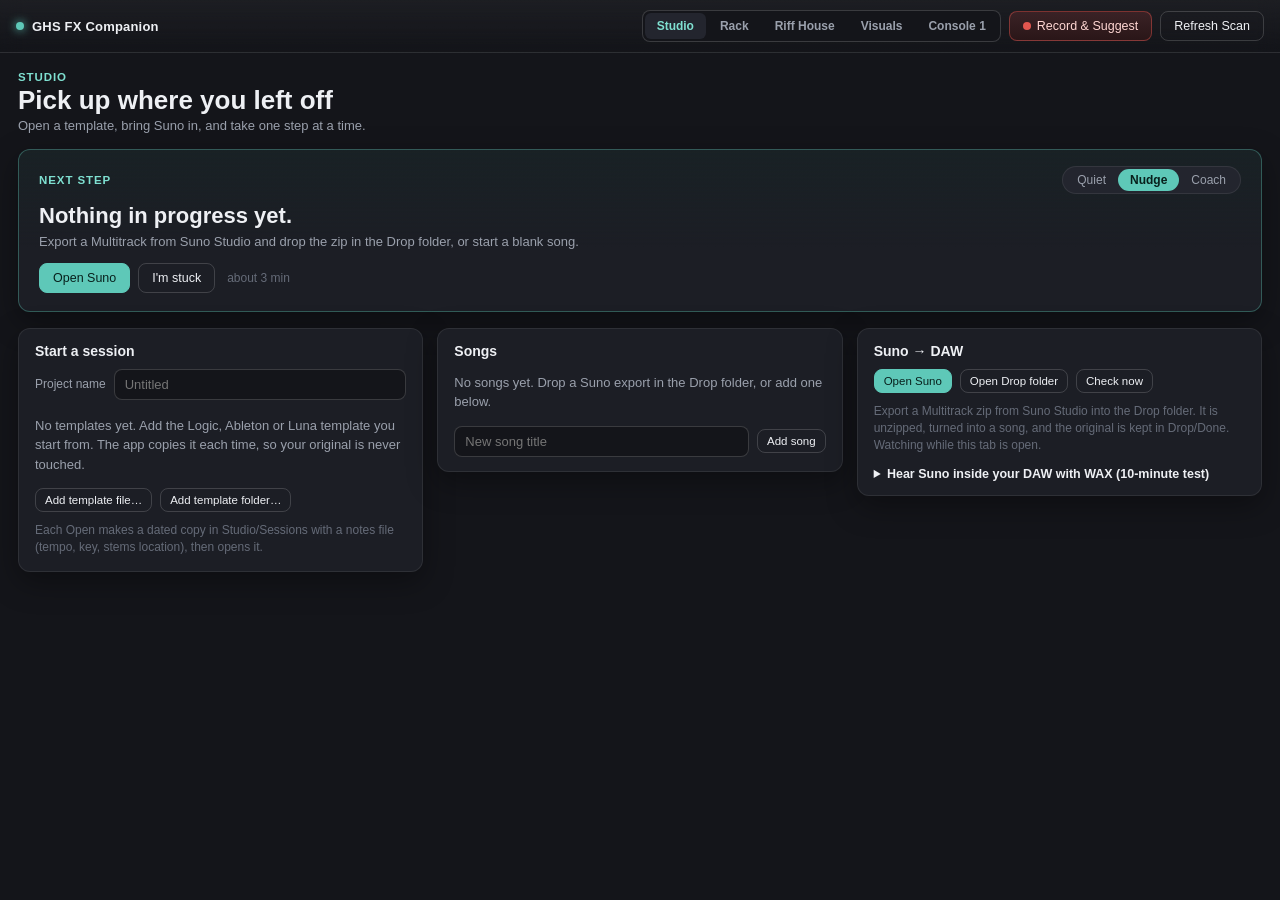
==== commit b665d1d7: "Console 1 Mk I controller: map Console 1 knobs to hosted plugin parameters - Console1Engine: control" ====
--- a/Resources/webui/index.html
+++ b/Resources/webui/index.html
@@ -9,6 +9,7 @@
 <link rel="stylesheet" href="routine.css" />
 <link rel="stylesheet" href="studio.css" />
 <link rel="stylesheet" href="visuals.css" />
+<link rel="stylesheet" href="console1.css" />
 </head>
 <body>
 <div id="app">
@@ -24,6 +25,7 @@
         <button id="navRack" class="view-switch-btn">Rack</button>
         <button id="navRiffHouse" class="view-switch-btn">Riff House</button>
         <button id="navVisuals" class="view-switch-btn">Visuals</button>
+        <button id="navConsole1" class="view-switch-btn">Console 1</button>
       </nav>
       <button id="recordBtn" class="btn btn-record">
         <span class="rec-dot"></span>
@@ -77,6 +79,10 @@
     <div id="vzRoot"></div>
   </div>
 
+  <div id="view-console1" class="view">
+    <div id="c1Root"></div>
+  </div>
+
 </div>
 
 <div id="modalRoot"></div>
@@ -87,5 +93,7 @@
 <script src="studio-lattice.js"></script>
 <script src="studio.js"></script>
 <script src="visuals.js"></script>
+<script src="console1-automap.js"></script>
+<script src="console1.js"></script>
 </body>
 </html>
--- a/Resources/webui/console1.css
+++ b/Resources/webui/console1.css
@@ -0,0 +1,127 @@
+/* ============================================================
+   Console 1 tab. Same calm rules as studio.css: no flashing,
+   motion is a short fade only, large targets, high contrast.
+   ============================================================ */
+
+#c1Root { flex: 1 1 auto; min-height: 0; display: flex; flex-direction: column; gap: 12px; padding: 14px; }
+
+.c1-status { display: flex; align-items: center; gap: 10px; flex-wrap: wrap; flex: 0 0 auto; }
+.c1-pill { font-size: 12px; padding: 4px 10px; border-radius: 999px; border: 1px solid var(--border-strong); color: var(--text-dim); background: var(--bg-elev-2); }
+.c1-pill.ok { color: var(--accent-bright); border-color: rgba(94, 200, 184, 0.45); background: rgba(94, 200, 184, 0.08); }
+.c1-spacer { flex: 1 1 auto; }
+.c1-touch { display: flex; align-items: baseline; gap: 8px; font-size: 13.5px; min-height: 22px; max-width: 60%; overflow: hidden; white-space: nowrap; text-overflow: ellipsis; }
+.c1-touch b { color: var(--accent-bright); }
+.c1-arrow { color: var(--text-faint); }
+.c1-val { font-variant-numeric: tabular-nums; color: var(--text-dim); min-width: 3ch; text-align: right; }
+
+.c1-subnav { display: flex; gap: 6px; flex: 0 0 auto; }
+.c1-subnav button { appearance: none; border: 1px solid var(--border); background: var(--bg-elev-2); color: var(--text-dim); border-radius: var(--radius-sm); padding: 7px 13px; font-size: 12px; font-weight: 600; cursor: pointer; }
+.c1-subnav button:hover { color: var(--text); }
+.c1-subnav button.on { background: var(--accent); color: var(--accent-ink); border-color: var(--accent); }
+
+.c1-pane { display: none; flex: 1 1 auto; min-height: 0; flex-direction: column; gap: 12px; overflow-y: auto; }
+.c1-pane.on { display: flex; }
+
+.c1-label { font-size: 11px; text-transform: uppercase; letter-spacing: 0.07em; color: var(--text-dim); font-weight: 700; }
+.c1-hint { font-size: 12px; color: var(--text-dim); line-height: 1.45; }
+.c1-empty { font-size: 13px; color: var(--text-dim); padding: 10px 2px; }
+
+/* slot row */
+.c1-slots { display: flex; align-items: center; gap: 6px; flex-wrap: wrap; }
+.c1-slot { appearance: none; display: inline-flex; align-items: center; gap: 6px; max-width: 170px; font: inherit; font-size: 12px; color: var(--text); background: var(--bg-elev); border: 1px solid var(--border); border-radius: var(--radius-sm); padding: 6px 9px; cursor: pointer; }
+.c1-slot:hover { border-color: var(--border-strong); }
+.c1-slot.on { border-color: var(--accent); background: rgba(94, 200, 184, 0.1); }
+.c1-slot.empty .c1-slot-name { color: var(--text-dim); }
+.c1-slot-num { font-weight: 800; color: var(--accent-bright); }
+.c1-slot-name { overflow: hidden; text-overflow: ellipsis; white-space: nowrap; }
+.c1-dot { width: 6px; height: 6px; border-radius: 50%; background: var(--accent); flex: 0 0 auto; }
+
+/* map layout */
+.c1-map { display: grid; grid-template-columns: minmax(0, 1.7fr) minmax(320px, 1fr); gap: 12px; align-items: start; min-height: 0; }
+@media (max-width: 980px) { .c1-map { grid-template-columns: 1fr; } }
+.c1-left { display: flex; flex-direction: column; gap: 8px; min-width: 0; }
+.c1-hw-head { display: flex; align-items: center; gap: 8px; }
+.c1-mini-toggle { font-size: 12px; color: var(--text-dim); display: inline-flex; gap: 6px; align-items: center; cursor: pointer; }
+
+/* Section widths follow the hardware: EQ bands are three knobs across (gain, freq, Q). */
+.c1-hw { display: grid; grid-template-columns: minmax(0, 1.4fr) minmax(0, 1.4fr) minmax(0, 2.15fr) minmax(0, 1.4fr) minmax(0, 0.8fr) minmax(0, 1fr); gap: 8px; background: linear-gradient(180deg, #202229, #17181d); border: 1px solid var(--border-strong); border-radius: var(--radius); padding: 10px; }
+@media (max-width: 1240px) { .c1-hw { grid-template-columns: repeat(3, minmax(0, 1fr)); } }
+.c1-hw.sim { border-color: rgba(224, 164, 88, 0.45); }
+.c1-sec { display: flex; flex-direction: column; gap: 6px; padding: 6px; border-radius: var(--radius-sm); background: rgba(0, 0, 0, 0.18); min-width: 0; }
+.c1-sec-title { font-size: 10.5px; text-transform: uppercase; letter-spacing: 0.08em; color: var(--text-dim); font-weight: 700; text-align: center; }
+.c1-row { display: flex; gap: 2px; justify-content: center; flex-wrap: wrap; }
+
+.c1-ctl { position: relative; display: flex; flex-direction: column; align-items: center; gap: 2px; width: 52px; padding: 4px 2px; border-radius: 8px; border: 1px solid transparent; cursor: pointer; transition: background 600ms var(--ease), border-color 160ms var(--ease); }
+.c1-ctl:hover { border-color: var(--border-strong); }
+.c1-ctl.selected { border-color: var(--accent); background: rgba(94, 200, 184, 0.1); }
+.c1-ctl.glow { background: rgba(94, 200, 184, 0.16); transition: background 80ms linear; }
+.c1-hw.sim .c1-ctl.knob { cursor: ns-resize; touch-action: none; }
+.c1-ctl-label { font-size: 10.5px; color: var(--text); text-align: center; line-height: 1.15; }
+.c1-ctl-target { font-size: 9.5px; color: var(--accent-bright); text-align: center; line-height: 1.15; max-width: 50px; overflow: hidden; text-overflow: ellipsis; white-space: nowrap; min-height: 11px; }
+.c1-ctl.other-slot .c1-ctl-target { color: var(--amber); }
+.c1-ctl:not(.bound) .c1-ctl-label { color: var(--text-dim); }
+
+.c1-knob { width: 34px; height: 34px; }
+.c1-knob-track { fill: none; stroke: rgba(255, 255, 255, 0.12); stroke-width: 3.2; stroke-linecap: round; }
+.c1-knob-fill { fill: none; stroke: var(--accent); stroke-width: 3.2; stroke-linecap: round; }
+.c1-knob-cap { fill: #2b2e37; stroke: rgba(255, 255, 255, 0.16); stroke-width: 1; }
+.c1-ctl:not(.bound) .c1-knob-fill { stroke: var(--text-faint); }
+
+.c1-ctl.button { padding-top: 7px; }
+.c1-led { width: 22px; height: 12px; border-radius: 4px; background: #2b2e37; border: 1px solid rgba(255, 255, 255, 0.16); transition: background 200ms var(--ease); }
+.c1-led.lit { background: var(--accent); border-color: var(--accent-bright); }
+
+/* assign panel */
+.c1-assign { background: var(--bg-elev); border: 1px solid var(--border); border-radius: var(--radius); padding: 12px 14px; display: flex; flex-direction: column; gap: 10px; min-width: 0; max-height: calc(100vh - 210px); overflow: hidden; }
+.c1-assign h3 { margin: 0; font-size: 15px; font-weight: 700; overflow: hidden; text-overflow: ellipsis; white-space: nowrap; }
+.c1-assign-head { display: flex; align-items: center; justify-content: space-between; gap: 8px; }
+.c1-row-actions { display: flex; align-items: center; gap: 6px; flex-wrap: wrap; }
+.c1-selected, .c1-learning { display: flex; align-items: center; gap: 6px; flex-wrap: wrap; font-size: 13px; padding: 8px 10px; border-radius: var(--radius-sm); background: rgba(94, 200, 184, 0.08); border: 1px solid rgba(94, 200, 184, 0.35); }
+.c1-learning { background: rgba(224, 164, 88, 0.08); border-color: rgba(224, 164, 88, 0.4); color: var(--amber); }
+.c1-search { background: var(--bg); color: var(--text); border: 1px solid var(--border-strong); border-radius: var(--radius-sm); padding: 7px 10px; font: inherit; font-size: 13px; }
+.c1-search:focus-visible { outline: 2px solid var(--accent); outline-offset: 1px; }
+.c1-params { display: flex; flex-direction: column; gap: 3px; overflow-y: auto; min-height: 120px; flex: 1 1 auto; }
+.c1-param { display: flex; align-items: center; gap: 8px; padding: 5px 7px; border-radius: 6px; border: 1px solid transparent; font-size: 12.5px; }
+.c1-param:hover { background: var(--bg-elev-2); }
+.c1-param.bound { border-color: rgba(94, 200, 184, 0.25); }
+.c1-param.learning { border-color: rgba(224, 164, 88, 0.5); }
+.c1-param-name { flex: 1 1 auto; min-width: 0; overflow: hidden; text-overflow: ellipsis; white-space: nowrap; }
+.c1-param-val { flex: 0 0 auto; color: var(--text-dim); font-variant-numeric: tabular-nums; max-width: 90px; overflow: hidden; text-overflow: ellipsis; white-space: nowrap; }
+.c1-param-chips { display: inline-flex; gap: 4px; flex-wrap: wrap; }
+.c1-chip { display: inline-flex; align-items: center; gap: 2px; font-size: 10.5px; color: var(--accent-bright); border: 1px solid rgba(94, 200, 184, 0.4); border-radius: 999px; padding: 1px 2px 1px 8px; white-space: nowrap; }
+.c1-x { appearance: none; background: transparent; border: 0; color: var(--text-dim); font-size: 15px; line-height: 1; cursor: pointer; padding: 1px 5px; border-radius: 6px; }
+.c1-x:hover { color: var(--text); background: var(--bg-elev-2); }
+.c1-learn-on { font-size: 11.5px; color: var(--amber); }
+
+.c1-automap { display: flex; flex-direction: column; gap: 8px; padding: 8px 10px; border-radius: var(--radius-sm); background: var(--bg); border: 1px solid var(--border); }
+.c1-sug-list { display: flex; flex-direction: column; gap: 3px; max-height: 210px; overflow-y: auto; }
+.c1-sug { display: flex; align-items: center; gap: 7px; font-size: 12.5px; cursor: pointer; }
+.c1-sug b { color: var(--accent-bright); min-width: 86px; }
+select.small { padding: 4px 8px; font-size: 12px; }
+
+/* bindings table */
+.c1-btable { display: flex; flex-direction: column; gap: 2px; }
+.c1-brow { display: grid; grid-template-columns: 100px minmax(160px, 1fr) 90px 130px 150px 50px 70px 28px; gap: 8px; align-items: center; padding: 6px 8px; border-radius: 6px; font-size: 12.5px; }
+.c1-brow:not(.head):hover { background: var(--bg-elev); }
+.c1-brow.head { font-size: 10.5px; text-transform: uppercase; letter-spacing: 0.06em; color: var(--text-dim); font-weight: 700; }
+.c1-brow.missing .c1-btarget { color: var(--amber); }
+.c1-btarget { overflow: hidden; text-overflow: ellipsis; white-space: nowrap; }
+.c1-range { display: inline-flex; align-items: center; gap: 4px; color: var(--text-dim); }
+.c1-num { width: 52px; background: var(--bg); color: var(--text); border: 1px solid var(--border-strong); border-radius: 6px; padding: 3px 5px; font: inherit; font-size: 12px; }
+
+/* setup */
+.c1-grid { display: grid; grid-template-columns: repeat(auto-fit, minmax(320px, 1fr)); gap: 12px; align-items: start; }
+.c1-card { background: var(--bg-elev); border: 1px solid var(--border); border-radius: var(--radius); padding: 12px 14px; display: flex; flex-direction: column; gap: 10px; }
+.c1-card h3 { margin: 0; font-size: 14px; font-weight: 700; }
+.c1-radios { display: flex; flex-direction: column; gap: 8px; }
+.c1-radio, .c1-check { display: flex; gap: 8px; align-items: flex-start; font-size: 12.5px; cursor: pointer; line-height: 1.4; }
+.c1-radio input, .c1-check input { margin-top: 3px; }
+.c1-field { display: flex; align-items: center; gap: 10px; justify-content: space-between; flex-wrap: wrap; }
+.c1-field select { max-width: 240px; }
+.c1-checklist ol { margin: 0; padding-left: 20px; display: flex; flex-direction: column; gap: 6px; font-size: 13px; line-height: 1.45; }
+
+/* monitor */
+.c1-mlist { display: flex; flex-direction: column; gap: 2px; }
+.c1-mrow { display: grid; grid-template-columns: 50px 60px 120px 40px 1fr; gap: 10px; font-size: 12.5px; padding: 4px 6px; border-radius: 6px; }
+.c1-mrow:first-child { background: rgba(94, 200, 184, 0.08); }
+.c1-mono { font-family: "SF Mono", Menlo, Consolas, monospace; font-size: 12px; color: var(--text-dim); }
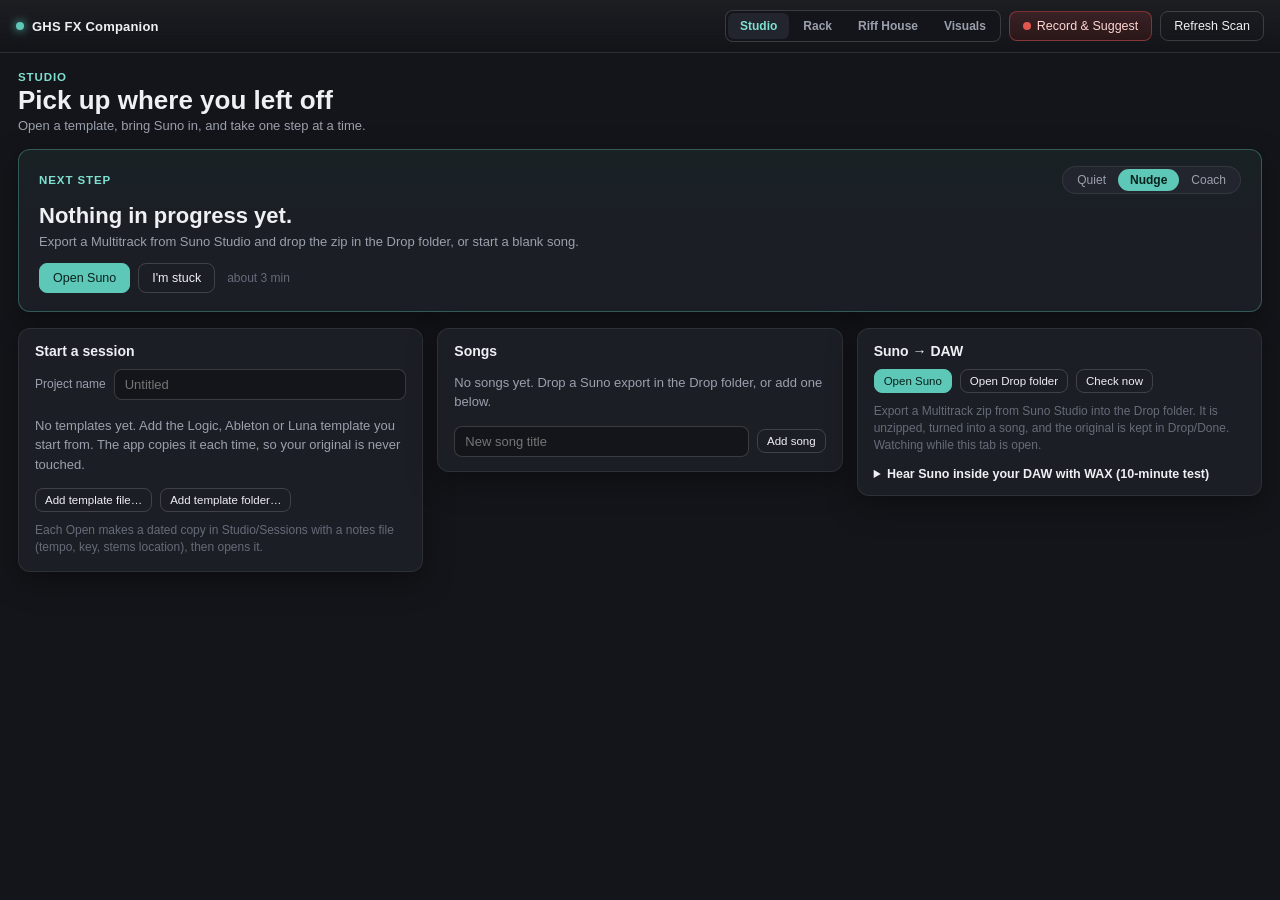
==== commit 32a6f7fb: "Riff House: remember latency and suggest a measured value After 8+ steady hits the Play tab shows a " ====
--- a/Resources/webui/index.html
+++ b/Resources/webui/index.html
@@ -9,7 +9,6 @@
 <link rel="stylesheet" href="routine.css" />
 <link rel="stylesheet" href="studio.css" />
 <link rel="stylesheet" href="visuals.css" />
-<link rel="stylesheet" href="console1.css" />
 </head>
 <body>
 <div id="app">
@@ -25,7 +24,6 @@
         <button id="navRack" class="view-switch-btn">Rack</button>
         <button id="navRiffHouse" class="view-switch-btn">Riff House</button>
         <button id="navVisuals" class="view-switch-btn">Visuals</button>
-        <button id="navConsole1" class="view-switch-btn">Console 1</button>
       </nav>
       <button id="recordBtn" class="btn btn-record">
         <span class="rec-dot"></span>
@@ -79,21 +77,16 @@
     <div id="vzRoot"></div>
   </div>
 
-  <div id="view-console1" class="view">
-    <div id="c1Root"></div>
-  </div>
-
 </div>
 
 <div id="modalRoot"></div>
 
 <script src="app.js"></script>
+<script src="rh-timing.js"></script>
 <script src="riffhouse.js"></script>
 <script src="routine.js"></script>
 <script src="studio-lattice.js"></script>
 <script src="studio.js"></script>
 <script src="visuals.js"></script>
-<script src="console1-automap.js"></script>
-<script src="console1.js"></script>
 </body>
 </html>
--- a/Resources/webui/riffhouse.css
+++ b/Resources/webui/riffhouse.css
@@ -281,3 +281,6 @@
 
 .rh-empty { padding: 24px; text-align: center; color: var(--text-faint); font-size: 12px; line-height: 1.6; }
 .rh-section-title { font-size: 12.5px; text-transform: uppercase; letter-spacing: 0.8px; color: var(--text-dim); font-weight: 600; margin: 0; }
+
+/* Latency suggestion: only visible when there is something to suggest. */
+#rhLatencySuggest[hidden] { display: none; }
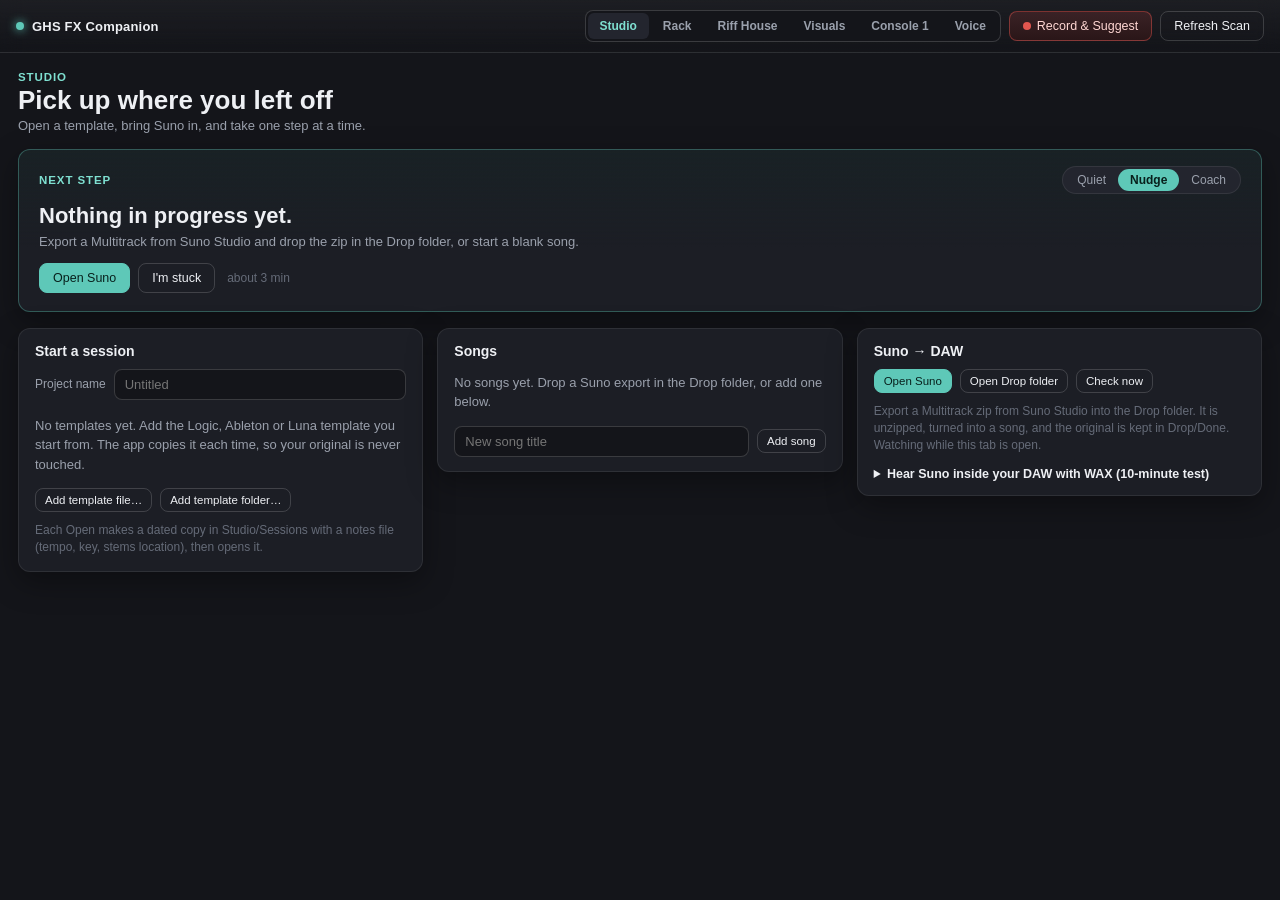
==== commit 2a7cd22d: "Add Voice tab: real-time voice-to-MIDI driving a Rack slot's instrument Melody mode only (v1) - sing" ====
--- a/Resources/webui/index.html
+++ b/Resources/webui/index.html
@@ -9,6 +9,8 @@
 <link rel="stylesheet" href="routine.css" />
 <link rel="stylesheet" href="studio.css" />
 <link rel="stylesheet" href="visuals.css" />
+<link rel="stylesheet" href="console1.css" />
+<link rel="stylesheet" href="voice.css" />
 </head>
 <body>
 <div id="app">
@@ -24,6 +26,8 @@
         <button id="navRack" class="view-switch-btn">Rack</button>
         <button id="navRiffHouse" class="view-switch-btn">Riff House</button>
         <button id="navVisuals" class="view-switch-btn">Visuals</button>
+        <button id="navConsole1" class="view-switch-btn">Console 1</button>
+        <button id="navVoice" class="view-switch-btn">Voice</button>
       </nav>
       <button id="recordBtn" class="btn btn-record">
         <span class="rec-dot"></span>
@@ -77,16 +81,26 @@
     <div id="vzRoot"></div>
   </div>
 
+  <div id="view-console1" class="view">
+    <div id="c1Root"></div>
+  </div>
+
+  <div id="view-voice" class="view">
+    <div id="vcRoot"></div>
+  </div>
+
 </div>
 
 <div id="modalRoot"></div>
 
 <script src="app.js"></script>
-<script src="rh-timing.js"></script>
 <script src="riffhouse.js"></script>
 <script src="routine.js"></script>
 <script src="studio-lattice.js"></script>
 <script src="studio.js"></script>
 <script src="visuals.js"></script>
+<script src="console1-automap.js"></script>
+<script src="console1.js"></script>
+<script src="voice.js"></script>
 </body>
 </html>
--- a/Resources/webui/console1.css
+++ b/Resources/webui/console1.css
@@ -0,0 +1,127 @@
+/* ============================================================
+   Console 1 tab. Same calm rules as studio.css: no flashing,
+   motion is a short fade only, large targets, high contrast.
+   ============================================================ */
+
+#c1Root { flex: 1 1 auto; min-height: 0; display: flex; flex-direction: column; gap: 12px; padding: 14px; }
+
+.c1-status { display: flex; align-items: center; gap: 10px; flex-wrap: wrap; flex: 0 0 auto; }
+.c1-pill { font-size: 12px; padding: 4px 10px; border-radius: 999px; border: 1px solid var(--border-strong); color: var(--text-dim); background: var(--bg-elev-2); }
+.c1-pill.ok { color: var(--accent-bright); border-color: rgba(94, 200, 184, 0.45); background: rgba(94, 200, 184, 0.08); }
+.c1-spacer { flex: 1 1 auto; }
+.c1-touch { display: flex; align-items: baseline; gap: 8px; font-size: 13.5px; min-height: 22px; max-width: 60%; overflow: hidden; white-space: nowrap; text-overflow: ellipsis; }
+.c1-touch b { color: var(--accent-bright); }
+.c1-arrow { color: var(--text-faint); }
+.c1-val { font-variant-numeric: tabular-nums; color: var(--text-dim); min-width: 3ch; text-align: right; }
+
+.c1-subnav { display: flex; gap: 6px; flex: 0 0 auto; }
+.c1-subnav button { appearance: none; border: 1px solid var(--border); background: var(--bg-elev-2); color: var(--text-dim); border-radius: var(--radius-sm); padding: 7px 13px; font-size: 12px; font-weight: 600; cursor: pointer; }
+.c1-subnav button:hover { color: var(--text); }
+.c1-subnav button.on { background: var(--accent); color: var(--accent-ink); border-color: var(--accent); }
+
+.c1-pane { display: none; flex: 1 1 auto; min-height: 0; flex-direction: column; gap: 12px; overflow-y: auto; }
+.c1-pane.on { display: flex; }
+
+.c1-label { font-size: 11px; text-transform: uppercase; letter-spacing: 0.07em; color: var(--text-dim); font-weight: 700; }
+.c1-hint { font-size: 12px; color: var(--text-dim); line-height: 1.45; }
+.c1-empty { font-size: 13px; color: var(--text-dim); padding: 10px 2px; }
+
+/* slot row */
+.c1-slots { display: flex; align-items: center; gap: 6px; flex-wrap: wrap; }
+.c1-slot { appearance: none; display: inline-flex; align-items: center; gap: 6px; max-width: 170px; font: inherit; font-size: 12px; color: var(--text); background: var(--bg-elev); border: 1px solid var(--border); border-radius: var(--radius-sm); padding: 6px 9px; cursor: pointer; }
+.c1-slot:hover { border-color: var(--border-strong); }
+.c1-slot.on { border-color: var(--accent); background: rgba(94, 200, 184, 0.1); }
+.c1-slot.empty .c1-slot-name { color: var(--text-dim); }
+.c1-slot-num { font-weight: 800; color: var(--accent-bright); }
+.c1-slot-name { overflow: hidden; text-overflow: ellipsis; white-space: nowrap; }
+.c1-dot { width: 6px; height: 6px; border-radius: 50%; background: var(--accent); flex: 0 0 auto; }
+
+/* map layout */
+.c1-map { display: grid; grid-template-columns: minmax(0, 1.7fr) minmax(320px, 1fr); gap: 12px; align-items: start; min-height: 0; }
+@media (max-width: 980px) { .c1-map { grid-template-columns: 1fr; } }
+.c1-left { display: flex; flex-direction: column; gap: 8px; min-width: 0; }
+.c1-hw-head { display: flex; align-items: center; gap: 8px; }
+.c1-mini-toggle { font-size: 12px; color: var(--text-dim); display: inline-flex; gap: 6px; align-items: center; cursor: pointer; }
+
+/* Section widths follow the hardware: EQ bands are three knobs across (gain, freq, Q). */
+.c1-hw { display: grid; grid-template-columns: minmax(0, 1.4fr) minmax(0, 1.4fr) minmax(0, 2.15fr) minmax(0, 1.4fr) minmax(0, 0.8fr) minmax(0, 1fr); gap: 8px; background: linear-gradient(180deg, #202229, #17181d); border: 1px solid var(--border-strong); border-radius: var(--radius); padding: 10px; }
+@media (max-width: 1240px) { .c1-hw { grid-template-columns: repeat(3, minmax(0, 1fr)); } }
+.c1-hw.sim { border-color: rgba(224, 164, 88, 0.45); }
+.c1-sec { display: flex; flex-direction: column; gap: 6px; padding: 6px; border-radius: var(--radius-sm); background: rgba(0, 0, 0, 0.18); min-width: 0; }
+.c1-sec-title { font-size: 10.5px; text-transform: uppercase; letter-spacing: 0.08em; color: var(--text-dim); font-weight: 700; text-align: center; }
+.c1-row { display: flex; gap: 2px; justify-content: center; flex-wrap: wrap; }
+
+.c1-ctl { position: relative; display: flex; flex-direction: column; align-items: center; gap: 2px; width: 52px; padding: 4px 2px; border-radius: 8px; border: 1px solid transparent; cursor: pointer; transition: background 600ms var(--ease), border-color 160ms var(--ease); }
+.c1-ctl:hover { border-color: var(--border-strong); }
+.c1-ctl.selected { border-color: var(--accent); background: rgba(94, 200, 184, 0.1); }
+.c1-ctl.glow { background: rgba(94, 200, 184, 0.16); transition: background 80ms linear; }
+.c1-hw.sim .c1-ctl.knob { cursor: ns-resize; touch-action: none; }
+.c1-ctl-label { font-size: 10.5px; color: var(--text); text-align: center; line-height: 1.15; }
+.c1-ctl-target { font-size: 9.5px; color: var(--accent-bright); text-align: center; line-height: 1.15; max-width: 50px; overflow: hidden; text-overflow: ellipsis; white-space: nowrap; min-height: 11px; }
+.c1-ctl.other-slot .c1-ctl-target { color: var(--amber); }
+.c1-ctl:not(.bound) .c1-ctl-label { color: var(--text-dim); }
+
+.c1-knob { width: 34px; height: 34px; }
+.c1-knob-track { fill: none; stroke: rgba(255, 255, 255, 0.12); stroke-width: 3.2; stroke-linecap: round; }
+.c1-knob-fill { fill: none; stroke: var(--accent); stroke-width: 3.2; stroke-linecap: round; }
+.c1-knob-cap { fill: #2b2e37; stroke: rgba(255, 255, 255, 0.16); stroke-width: 1; }
+.c1-ctl:not(.bound) .c1-knob-fill { stroke: var(--text-faint); }
+
+.c1-ctl.button { padding-top: 7px; }
+.c1-led { width: 22px; height: 12px; border-radius: 4px; background: #2b2e37; border: 1px solid rgba(255, 255, 255, 0.16); transition: background 200ms var(--ease); }
+.c1-led.lit { background: var(--accent); border-color: var(--accent-bright); }
+
+/* assign panel */
+.c1-assign { background: var(--bg-elev); border: 1px solid var(--border); border-radius: var(--radius); padding: 12px 14px; display: flex; flex-direction: column; gap: 10px; min-width: 0; max-height: calc(100vh - 210px); overflow: hidden; }
+.c1-assign h3 { margin: 0; font-size: 15px; font-weight: 700; overflow: hidden; text-overflow: ellipsis; white-space: nowrap; }
+.c1-assign-head { display: flex; align-items: center; justify-content: space-between; gap: 8px; }
+.c1-row-actions { display: flex; align-items: center; gap: 6px; flex-wrap: wrap; }
+.c1-selected, .c1-learning { display: flex; align-items: center; gap: 6px; flex-wrap: wrap; font-size: 13px; padding: 8px 10px; border-radius: var(--radius-sm); background: rgba(94, 200, 184, 0.08); border: 1px solid rgba(94, 200, 184, 0.35); }
+.c1-learning { background: rgba(224, 164, 88, 0.08); border-color: rgba(224, 164, 88, 0.4); color: var(--amber); }
+.c1-search { background: var(--bg); color: var(--text); border: 1px solid var(--border-strong); border-radius: var(--radius-sm); padding: 7px 10px; font: inherit; font-size: 13px; }
+.c1-search:focus-visible { outline: 2px solid var(--accent); outline-offset: 1px; }
+.c1-params { display: flex; flex-direction: column; gap: 3px; overflow-y: auto; min-height: 120px; flex: 1 1 auto; }
+.c1-param { display: flex; align-items: center; gap: 8px; padding: 5px 7px; border-radius: 6px; border: 1px solid transparent; font-size: 12.5px; }
+.c1-param:hover { background: var(--bg-elev-2); }
+.c1-param.bound { border-color: rgba(94, 200, 184, 0.25); }
+.c1-param.learning { border-color: rgba(224, 164, 88, 0.5); }
+.c1-param-name { flex: 1 1 auto; min-width: 0; overflow: hidden; text-overflow: ellipsis; white-space: nowrap; }
+.c1-param-val { flex: 0 0 auto; color: var(--text-dim); font-variant-numeric: tabular-nums; max-width: 90px; overflow: hidden; text-overflow: ellipsis; white-space: nowrap; }
+.c1-param-chips { display: inline-flex; gap: 4px; flex-wrap: wrap; }
+.c1-chip { display: inline-flex; align-items: center; gap: 2px; font-size: 10.5px; color: var(--accent-bright); border: 1px solid rgba(94, 200, 184, 0.4); border-radius: 999px; padding: 1px 2px 1px 8px; white-space: nowrap; }
+.c1-x { appearance: none; background: transparent; border: 0; color: var(--text-dim); font-size: 15px; line-height: 1; cursor: pointer; padding: 1px 5px; border-radius: 6px; }
+.c1-x:hover { color: var(--text); background: var(--bg-elev-2); }
+.c1-learn-on { font-size: 11.5px; color: var(--amber); }
+
+.c1-automap { display: flex; flex-direction: column; gap: 8px; padding: 8px 10px; border-radius: var(--radius-sm); background: var(--bg); border: 1px solid var(--border); }
+.c1-sug-list { display: flex; flex-direction: column; gap: 3px; max-height: 210px; overflow-y: auto; }
+.c1-sug { display: flex; align-items: center; gap: 7px; font-size: 12.5px; cursor: pointer; }
+.c1-sug b { color: var(--accent-bright); min-width: 86px; }
+select.small { padding: 4px 8px; font-size: 12px; }
+
+/* bindings table */
+.c1-btable { display: flex; flex-direction: column; gap: 2px; }
+.c1-brow { display: grid; grid-template-columns: 100px minmax(160px, 1fr) 90px 130px 150px 50px 70px 28px; gap: 8px; align-items: center; padding: 6px 8px; border-radius: 6px; font-size: 12.5px; }
+.c1-brow:not(.head):hover { background: var(--bg-elev); }
+.c1-brow.head { font-size: 10.5px; text-transform: uppercase; letter-spacing: 0.06em; color: var(--text-dim); font-weight: 700; }
+.c1-brow.missing .c1-btarget { color: var(--amber); }
+.c1-btarget { overflow: hidden; text-overflow: ellipsis; white-space: nowrap; }
+.c1-range { display: inline-flex; align-items: center; gap: 4px; color: var(--text-dim); }
+.c1-num { width: 52px; background: var(--bg); color: var(--text); border: 1px solid var(--border-strong); border-radius: 6px; padding: 3px 5px; font: inherit; font-size: 12px; }
+
+/* setup */
+.c1-grid { display: grid; grid-template-columns: repeat(auto-fit, minmax(320px, 1fr)); gap: 12px; align-items: start; }
+.c1-card { background: var(--bg-elev); border: 1px solid var(--border); border-radius: var(--radius); padding: 12px 14px; display: flex; flex-direction: column; gap: 10px; }
+.c1-card h3 { margin: 0; font-size: 14px; font-weight: 700; }
+.c1-radios { display: flex; flex-direction: column; gap: 8px; }
+.c1-radio, .c1-check { display: flex; gap: 8px; align-items: flex-start; font-size: 12.5px; cursor: pointer; line-height: 1.4; }
+.c1-radio input, .c1-check input { margin-top: 3px; }
+.c1-field { display: flex; align-items: center; gap: 10px; justify-content: space-between; flex-wrap: wrap; }
+.c1-field select { max-width: 240px; }
+.c1-checklist ol { margin: 0; padding-left: 20px; display: flex; flex-direction: column; gap: 6px; font-size: 13px; line-height: 1.45; }
+
+/* monitor */
+.c1-mlist { display: flex; flex-direction: column; gap: 2px; }
+.c1-mrow { display: grid; grid-template-columns: 50px 60px 120px 40px 1fr; gap: 10px; font-size: 12.5px; padding: 4px 6px; border-radius: 6px; }
+.c1-mrow:first-child { background: rgba(94, 200, 184, 0.08); }
+.c1-mono { font-family: "SF Mono", Menlo, Consolas, monospace; font-size: 12px; color: var(--text-dim); }
--- a/Resources/webui/voice.css
+++ b/Resources/webui/voice.css
@@ -0,0 +1,74 @@
+/* ============================================================
+   Voice - real-time voice-to-MIDI tab inside GHS FX Companion.
+   Reuses the base palette from style.css, same scale as visuals.css.
+   ============================================================ */
+
+#vcRoot {
+  display: flex;
+  flex-direction: column;
+  flex: 1 1 auto;
+  min-height: 0;
+  padding: 14px;
+  gap: 12px;
+}
+
+.vc-controls {
+  display: flex;
+  align-items: center;
+  gap: 16px;
+  flex-wrap: wrap;
+  background: var(--bg-elev);
+  border: 1px solid var(--border);
+  border-radius: var(--radius);
+  padding: 10px 14px;
+  flex: 0 0 auto;
+}
+.vc-controls label { font-size: 11.5px; color: var(--text-dim); display: flex; align-items: center; gap: 6px; }
+.vc-controls input[type="range"] { width: 110px; }
+.vc-controls input[type="number"] { width: 48px; }
+.vc-controls select { min-width: 140px; }
+
+.vc-toggle { font-weight: 600; color: var(--text); }
+
+.vc-readout {
+  display: flex;
+  align-items: center;
+  gap: 24px;
+  background: var(--bg-elev);
+  border: 1px solid var(--border);
+  border-radius: var(--radius);
+  padding: 18px 20px;
+  flex: 0 0 auto;
+}
+
+.vc-note {
+  font-size: 40px;
+  font-weight: 700;
+  min-width: 90px;
+  color: var(--accent);
+}
+
+.vc-meters { display: flex; flex-direction: column; gap: 10px; flex: 1 1 auto; }
+.vc-meters label { font-size: 11.5px; color: var(--text-dim); display: flex; flex-direction: column; gap: 4px; }
+
+.vc-bar {
+  width: 100%;
+  height: 8px;
+  border-radius: 4px;
+  background: var(--bg-elev-2);
+  border: 1px solid var(--border);
+  overflow: hidden;
+}
+.vc-bar-fill {
+  height: 100%;
+  width: 0%;
+  background: var(--accent);
+  transition: width 60ms linear;
+}
+
+.vc-note-help {
+  font-size: 11.5px;
+  color: var(--text-dim);
+  max-width: 640px;
+  line-height: 1.5;
+}
